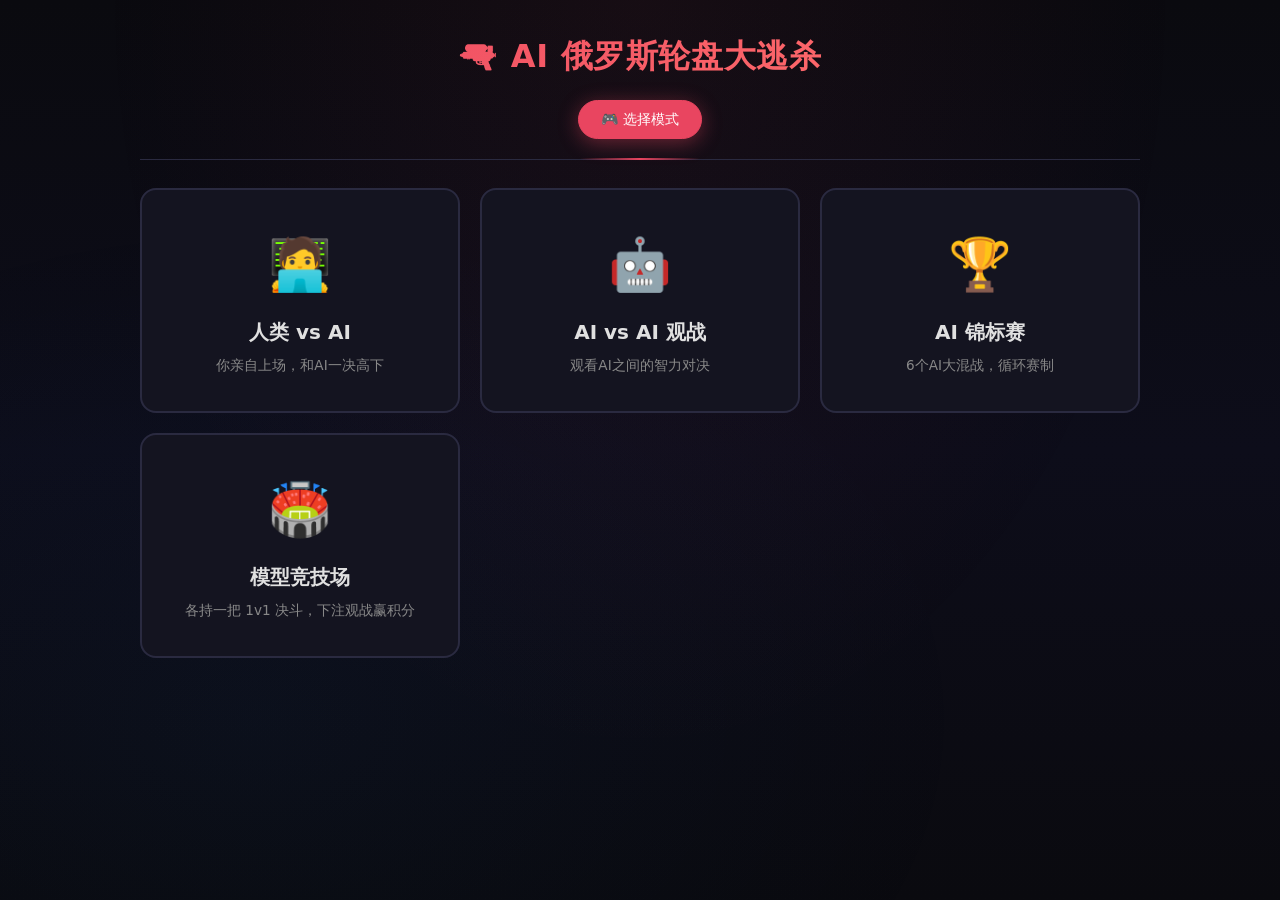
==== static/index.html @ 3d07b790 "Initial commit: AI roulette arena with duel mode - Engine: classic / buckshot / duel (each player ho" ====
<!DOCTYPE html>
<html lang="zh-CN">
<head>
    <meta charset="UTF-8">
    <meta name="viewport" content="width=device-width, initial-scale=1.0">
    <title>AI 俄罗斯轮盘大逃杀</title>
    <link rel="stylesheet" href="/static/css/style.css">
</head>
<body>
    <div id="app">
        <!-- 顶部导航 -->
        <header class="header">
            <h1>🔫 AI 俄罗斯轮盘大逃杀</h1>
            <nav class="tabs">
                <button class="tab active" data-tab="mode-select">🎮 选择模式</button>
                <button class="tab" data-tab="game-view" style="display:none" id="tab-game">⚔️ 对战</button>
                <button class="tab" data-tab="tournament-view" style="display:none" id="tab-tournament">🏆 锦标赛</button>
            </nav>
        </header>

        <!-- 模式选择 -->
        <div id="mode-select" class="view active">
            <div class="mode-cards">
                <div class="mode-card" onclick="selectMode('human-vs-ai')">
                    <div class="mode-icon">🧑‍💻</div>
                    <h3>人类 vs AI</h3>
                    <p>你亲自上场，和AI一决高下</p>
                </div>
                <div class="mode-card" onclick="selectMode('ai-vs-ai')">
                    <div class="mode-icon">🤖</div>
                    <h3>AI vs AI 观战</h3>
                    <p>观看AI之间的智力对决</p>
                </div>
                <div class="mode-card" onclick="selectMode('tournament')">
                    <div class="mode-icon">🏆</div>
                    <h3>AI 锦标赛</h3>
                    <p>6个AI大混战，循环赛制</p>
                </div>
                <div class="mode-card" onclick="selectMode('arena')">
                    <div class="mode-icon">🏟️</div>
                    <h3>模型竞技场</h3>
                    <p>各持一把 1v1 决斗，下注观战赢积分</p>
                </div>
            </div>

            <!-- 人类 vs AI 配置 -->
            <div id="human-vs-ai-config" class="config-panel hidden">
                <h2>🧑‍💻 人类 vs AI</h2>
                <div class="config-row">
                    <div class="config-col">
                        <label>你的对手</label>
                        <select id="hva-opponent"></select>
                    </div>
                    <div class="config-col">
                        <label>游戏模式</label>
                        <select id="hva-mode" onchange="onModeChange('hva')">
                            <option value="classic" selected>经典轮盘</option>
                            <option value="buckshot">恶魔轮盘</option>
                        </select>
                    </div>
                    <div class="config-col classic-only">
                        <label>弹巢数</label>
                        <select id="hva-slots">
                            <option value="6" selected>6</option>
                            <option value="8">8</option>
                        </select>
                    </div>
                    <div class="config-col classic-only">
                        <label>实弹数</label>
                        <select id="hva-bullets">
                            <option value="1" selected>1</option>
                            <option value="2">2</option>
                        </select>
                    </div>
                    <div class="config-col buckshot-only hidden">
                        <label>生命电荷</label>
                        <select id="hva-charges">
                            <option value="2">2</option>
                            <option value="3" selected>3</option>
                            <option value="4">4</option>
                        </select>
                    </div>
                    <div class="config-col buckshot-only hidden">
                        <label>道具</label>
                        <select id="hva-items">
                            <option value="standard" selected>标准 5 件</option>
                            <option value="full">全量 9 件（DoN）</option>
                            <option value="none">关闭</option>
                        </select>
                    </div>
                </div>
                <button class="btn btn-primary" onclick="startHumanVsAI()">⚔️ 开始对战</button>
                <button class="btn btn-secondary" onclick="backToModes()">← 返回</button>
            </div>

            <!-- AI vs AI 配置 -->
            <div id="ai-vs-ai-config" class="config-panel hidden">
                <h2>🤖 AI vs AI 观战</h2>
                <div class="config-row">
                    <div class="config-col">
                        <label>选手A</label>
                        <select id="ava-p1"></select>
                    </div>
                    <div class="config-col">
                        <label>选手B</label>
                        <select id="ava-p2"></select>
                    </div>
                    <div class="config-col">
                        <label>游戏模式</label>
                        <select id="ava-mode" onchange="onModeChange('ava')">
                            <option value="classic" selected>经典轮盘</option>
                            <option value="buckshot">恶魔轮盘</option>
                        </select>
                    </div>
                    <div class="config-col classic-only">
                        <label>弹巢数</label>
                        <select id="ava-slots">
                            <option value="6" selected>6</option>
                            <option value="8">8</option>
                        </select>
                    </div>
                    <div class="config-col classic-only">
                        <label>实弹数</label>
                        <select id="ava-bullets">
                            <option value="1" selected>1</option>
                            <option value="2">2</option>
                        </select>
                    </div>
                    <div class="config-col buckshot-only hidden">
                        <label>生命电荷</label>
                        <select id="ava-charges">
                            <option value="2">2</option>
                            <option value="3" selected>3</option>
                            <option value="4">4</option>
                        </select>
                    </div>
                    <div class="config-col buckshot-only hidden">
                        <label>道具</label>
                        <select id="ava-items">
                            <option value="standard" selected>标准 5 件</option>
                            <option value="full">全量 9 件（DoN）</option>
                            <option value="none">关闭</option>
                        </select>
                    </div>
                </div>
                <button class="btn btn-primary" onclick="startAIvsAI()">👀 开始观战</button>
                <button class="btn btn-secondary" onclick="backToModes()">← 返回</button>
            </div>

            <!-- 模型竞技场配置 -->
            <div id="arena-config" class="config-panel hidden">
                <h2>🏟️ 模型竞技场 <span class="badge badge-preview">预览模式</span></h2>
                <p class="arena-intro">
                    两名 AI 模型各持一把随机装填的轮盘，依次开枪决出胜负。
                    比赛开始前可对任意一方下注观战，实时预测胜负赢取积分。
                </p>

                <!-- 选边 -->
                <div class="arena-pick">
                    <div class="arena-side">
                        <div class="arena-side-title red">🔴 红方</div>
                        <div class="fighter-grid" id="arena-red-grid"></div>
                    </div>
                    <div class="arena-vs">VS</div>
                    <div class="arena-side">
                        <div class="arena-side-title blue">🔵 蓝方</div>
                        <div class="fighter-grid" id="arena-blue-grid"></div>
                    </div>
                </div>
                <div class="arena-pick-actions">
                    <button class="btn btn-secondary" onclick="arenaRandomPair()">🎲 随机配对</button>
                </div>

                <!-- 积分与下注（预览占位） -->
                <div class="arena-bet-panel">
                    <div class="arena-points">💰 我的积分：<b>1,000</b><span class="points-hint">（预览模式 · 暂不计入）</span></div>
                    <div class="arena-bet-form disabled" onclick="arenaBetClick()">
                        <span class="bet-side"><input type="radio" disabled>🔴 红方</span>
                        <span class="bet-side"><input type="radio" disabled>🔵 蓝方</span>
                        <input type="number" class="bet-amount" value="100" min="10" step="10" disabled>
                        <button class="btn btn-gold" disabled>🔒 下注</button>
                    </div>
                    <div class="arena-bet-note">正式投注功能即将开放，当前仅展示对战过程</div>
                </div>

                <div class="config-row">
                    <div class="config-col">
                        <label>游戏模式</label>
                        <select id="ar-mode" onchange="onModeChange('ar')">
                            <option value="duel" selected>决斗轮盘（各持一把）</option>
                            <option value="classic">经典轮盘（共用一把）</option>
                            <option value="buckshot">恶魔轮盘</option>
                        </select>
                    </div>
                    <div class="config-col classic-only">
                        <label>弹巢数</label>
                        <select id="ar-slots">
                            <option value="6" selected>6</option>
                            <option value="8">8</option>
                        </select>
                    </div>
                    <div class="config-col classic-only">
                        <label>实弹数</label>
                        <select id="ar-bullets">
                            <option value="1" selected>1</option>
                            <option value="2">2</option>
                        </select>
                    </div>
                    <div class="config-col buckshot-only hidden">
                        <label>生命电荷</label>
                        <select id="ar-charges">
                            <option value="2">2</option>
                            <option value="3" selected>3</option>
                            <option value="4">4</option>
                        </select>
                    </div>
                    <div class="config-col buckshot-only hidden">
                        <label>道具</label>
                        <select id="ar-items">
                            <option value="standard" selected>标准 5 件</option>
                            <option value="full">全量 9 件（DoN）</option>
                            <option value="none">关闭</option>
                        </select>
                    </div>
                </div>
                <button class="btn btn-primary" onclick="startArena()">🚀 开战观战</button>
                <button class="btn btn-secondary" onclick="backToModes()">← 返回</button>
            </div>

            <!-- 锦标赛配置 -->
            <div id="tournament-config" class="config-panel hidden">
                <h2>🏆 AI 锦标赛</h2>
                <div class="config-row">
                    <div class="config-col">
                        <label>选手数量</label>
                        <select id="trn-players">
                            <option value="6" selected>6 人</option>
                        </select>
                    </div>
                    <div class="config-col">
                        <label>游戏模式</label>
                        <select id="trn-mode" onchange="onModeChange('trn')">
                            <option value="classic" selected>经典轮盘</option>
                            <option value="buckshot">恶魔轮盘</option>
                        </select>
                    </div>
                    <div class="config-col classic-only">
                        <label>弹巢数</label>
                        <select id="trn-slots">
                            <option value="6" selected>6</option>
                            <option value="8">8</option>
                        </select>
                    </div>
                    <div class="config-col classic-only">
                        <label>实弹数</label>
                        <select id="trn-bullets">
                            <option value="1" selected>1</option>
                            <option value="2">2</option>
                        </select>
                    </div>
                    <div class="config-col buckshot-only hidden">
                        <label>生命电荷</label>
                        <select id="trn-charges">
                            <option value="2">2</option>
                            <option value="3" selected>3</option>
                            <option value="4">4</option>
                        </select>
                    </div>
                    <div class="config-col buckshot-only hidden">
                        <label>道具</label>
                        <select id="trn-items">
                            <option value="standard" selected>标准 5 件</option>
                            <option value="full">全量 9 件（DoN）</option>
                            <option value="none">关闭</option>
                        </select>
                    </div>
                </div>
                <button class="btn btn-primary" onclick="startTournament()">🏆 开始锦标赛</button>
                <button class="btn btn-secondary" onclick="backToModes()">← 返回</button>
            </div>
        </div>

        <!-- 对战视图 -->
        <div id="game-view" class="view">
            <div class="game-arena">
                <div class="player-card" id="player1-card">
                    <div class="player-avatar">🤖</div>
                    <div class="player-info">
                        <h2 id="p1-name">--</h2>
                        <span class="badge" id="p1-character">--</span>
                        <div class="stat-row charge-row hidden" id="p1-charge-row">
                            <span>电荷</span>
                            <span class="charge-pips" id="p1-charges"></span>
                        </div>
                        <div class="stat-row item-row hidden" id="p1-item-row">
                            <span>道具</span>
                            <span class="item-slots" id="p1-items"></span>
                        </div>
                        <div class="status-row hidden" id="p1-status-row">
                            <span class="status-badge badge-sawed hidden" id="p1-sawed">🪚 下次实弹×2</span>
                            <span class="status-badge badge-cuffed hidden" id="p1-cuffed">🔗 下回合被铐</span>
                        </div>
                        <div class="stat-row">
                            <span>心态</span>
                            <span class="stat-value" id="p1-mindset">0.00</span>
                        </div>
                        <div class="stat-row">
                            <span>连</span><span id="p1-streak">--</span>
                        </div>
                    </div>
                    <div class="player-indicator hidden" id="p1-indicator">⚡ 当前回合</div>
                </div>

                <div class="vs-divider">
                    <div class="gun-display" id="gun-display">
                        <div class="gun-icon">🔫</div>
                        <div class="gun-info">
                            <span id="gun-remaining">6/6 剩余</span>
                            <span id="gun-live">实弹: 1</span>
                            <span id="gun-blank" class="hidden">空弹: 0</span>
                        </div>
                        <div class="chamber-visual" id="chamber-visual"></div>
                    </div>
                    <div class="gun-display-duel hidden" id="gun-display-duel">
                        <div class="duel-gun" id="duel-gun-1">
                            <div class="duel-gun-header"><span>🔫</span><span class="duel-gun-name" id="duel-gun-1-name">--</span></div>
                            <div class="gun-info">
                                <span id="duel-gun-1-remaining">6/6 剩余</span>
                                <span id="duel-gun-1-live">实弹: 1</span>
                            </div>
                            <div class="chamber-visual" id="duel-gun-1-visual"></div>
                        </div>
                        <div class="duel-gun" id="duel-gun-2">
                            <div class="duel-gun-header"><span>🔫</span><span class="duel-gun-name" id="duel-gun-2-name">--</span></div>
                            <div class="gun-info">
                                <span id="duel-gun-2-remaining">6/6 剩余</span>
                                <span id="duel-gun-2-live">实弹: 1</span>
                            </div>
                            <div class="chamber-visual" id="duel-gun-2-visual"></div>
                        </div>
                    </div>
                    <span class="vs-text">VS</span>
                    <div class="turn-indicator" id="turn-indicator"></div>
                </div>

                <div class="player-card" id="player2-card">
                    <div class="player-avatar">🤖</div>
                    <div class="player-info">
                        <h2 id="p2-name">--</h2>
                        <span class="badge" id="p2-character">--</span>
                        <div class="stat-row charge-row hidden" id="p2-charge-row">
                            <span>电荷</span>
                            <span class="charge-pips" id="p2-charges"></span>
                        </div>
                        <div class="stat-row item-row hidden" id="p2-item-row">
                            <span>道具</span>
                            <span class="item-slots" id="p2-items"></span>
                        </div>
                        <div class="status-row hidden" id="p2-status-row">
                            <span class="status-badge badge-sawed hidden" id="p2-sawed">🪚 下次实弹×2</span>
                            <span class="status-badge badge-cuffed hidden" id="p2-cuffed">🔗 下回合被铐</span>
                        </div>
                        <div class="stat-row">
                            <span>心态</span>
                            <span class="stat-value" id="p2-mindset">0.00</span>
                        </div>
                        <div class="stat-row">
                            <span>连</span><span id="p2-streak">--</span>
                        </div>
                    </div>
                    <div class="player-indicator hidden" id="p2-indicator">⚡ 当前回合</div>
                </div>
            </div>

            <!-- 事件日志 -->
            <div class="event-log" id="event-log">
                <div class="event-log-header">📜 对战日志</div>
                <div class="event-log-content" id="event-log-content"></div>
            </div>

            <!-- 操作按钮 -->
            <div class="action-bar" id="action-bar">
                <div id="human-actions" class="hidden">
                    <div class="item-action-row hidden" id="human-item-actions"></div>
                    <div class="shoot-action-row">
                        <button class="btn btn-danger" onclick="humanAction('self')">💥 射击自己</button>
                        <button class="btn btn-attack" onclick="humanAction('opponent')">🎯 射击对方</button>
                    </div>
                </div>
                <div id="ai-actions">
                    <button class="btn btn-primary" onclick="autoStep()" id="btn-step">▶ 下一步</button>
                    <button class="btn btn-accent" onclick="autoPlay()" id="btn-auto">⏩ 自动播放</button>
                </div>
            </div>

            <!-- 游戏结束弹窗 -->
            <div id="game-over-modal" class="modal hidden">
                <div class="modal-content">
                    <h2 id="game-over-title">🏆 游戏结束</h2>
                    <p id="game-over-message"></p>
                    <button class="btn btn-primary" onclick="backToModes()">🔄 再来一局</button>
                </div>
            </div>
        </div>

        <!-- 锦标赛视图 -->
        <div id="tournament-view" class="view">
            <div class="tournament-layout">
                <!-- 赛程表 -->
                <div class="tournament-schedule" id="tournament-schedule">
                    <h2>📋 赛程</h2>
                    <div id="schedule-list"></div>
                </div>
                <!-- 积分榜 -->
                <div class="tournament-main">
                    <h2>📊 积分榜</h2>
                    <div id="scoreboard"></div>
                    <div class="tournament-current" id="tournament-current"></div>
                    <div class="action-bar">
                        <button class="btn btn-primary" onclick="tournamentStep()" id="btn-trn-step">▶ 下一场</button>
                        <button class="btn btn-accent" onclick="tournamentRunAll()" id="btn-trn-all">⏩ 全部运行</button>
                    </div>
                </div>
            </div>
            <div id="tournament-over-modal" class="modal hidden">
                <div class="modal-content">
                    <h2>🏆 锦标赛结束</h2>
                    <div id="tournament-final-ranking"></div>
                    <button class="btn btn-primary" onclick="backToModes()">🔄 新锦标赛</button>
                </div>
            </div>
        </div>
    </div>

    <script src="/static/js/app.js"></script>
</body>
</html>
---- static/css/style.css ----
*, *::before, *::after {
    margin: 0;
    padding: 0;
    box-sizing: border-box;
}

:root {
    --bg: #0a0a0f;
    --bg-gradient: linear-gradient(180deg, #0a0a0f 0%, #0d0d1a 50%, #0a0a0f 100%);
    --surface: #141420;
    --surface2: #1e1e30;
    --surface3: #282840;
    --border: #2a2a40;
    --border-active: #3a3a55;
    --text: #e0e0e0;
    --text-dim: #888;
    --text-muted: #555;
    --accent: #e94560;
    --accent-glow: rgba(233, 69, 96, 0.4);
    --accent2: #0f3460;
    --gold: #f5c518;
    --gold-glow: rgba(245, 197, 24, 0.3);
    --green: #4caf50;
    --red: #f44336;
    --blue: #2196f3;
    --blue-glow: rgba(33, 150, 243, 0.3);
    --orange: #ff6b35;
    --radius: 16px;
    --radius-sm: 10px;
    --radius-xs: 8px;
    --transition: 0.25s cubic-bezier(0.4, 0, 0.2, 1);
}

body {
    font-family: 'Segoe UI', 'PingFang SC', 'Microsoft YaHei', system-ui, sans-serif;
    background: var(--bg-gradient);
    color: var(--text);
    min-height: 100vh;
    overflow-x: hidden;
    line-height: 1.5;
}

body::before {
    content: '';
    position: fixed;
    top: 0; left: 0; right: 0; bottom: 0;
    background: radial-gradient(ellipse at 50% 0%, rgba(233, 69, 96, 0.06) 0%, transparent 60%),
                radial-gradient(ellipse at 20% 80%, rgba(33, 150, 243, 0.04) 0%, transparent 50%);
    pointer-events: none;
    z-index: 0;
}

#app {
    max-width: 1040px;
    margin: 0 auto;
    padding: 0 20px 60px;
    position: relative;
    z-index: 1;
}

/* ==================== Header ==================== */
.header {
    text-align: center;
    padding: 32px 0 20px;
    border-bottom: 1px solid var(--border);
    margin-bottom: 28px;
    position: relative;
}
.header::after {
    content: '';
    position: absolute;
    bottom: -1px;
    left: 50%;
    transform: translateX(-50%);
    width: 120px;
    height: 2px;
    background: linear-gradient(90deg, transparent, var(--accent), transparent);
}
.header h1 {
    font-size: 2rem;
    font-weight: 800;
    letter-spacing: 0.02em;
    background: linear-gradient(135deg, var(--accent) 0%, #ff6b6b 40%, var(--gold) 70%, var(--accent) 100%);
    background-size: 200% 200%;
    -webkit-background-clip: text;
    -webkit-text-fill-color: transparent;
    background-clip: text;
    margin-bottom: 20px;
    animation: gradientShift 4s ease infinite;
}
@keyframes gradientShift {
    0%, 100% { background-position: 0% 50%; }
    50% { background-position: 100% 50%; }
}
.tabs {
    display: flex;
    justify-content: center;
    gap: 10px;
    flex-wrap: wrap;
}
.tab {
    padding: 9px 22px;
    border: 1px solid var(--border);
    background: var(--surface);
    color: var(--text-dim);
    border-radius: 24px;
    cursor: pointer;
    font-size: 0.88rem;
    font-weight: 500;
    transition: all var(--transition);
    position: relative;
    overflow: hidden;
}
.tab::before {
    content: '';
    position: absolute;
    inset: 0;
    background: var(--accent);
    opacity: 0;
    transition: opacity var(--transition);
    border-radius: inherit;
}
.tab:hover { border-color: var(--accent); color: var(--text); }
.tab:hover::before { opacity: 0.08; }
.tab.active { background: var(--accent); border-color: var(--accent); color: #fff; box-shadow: 0 4px 20px var(--accent-glow); }
.tab.active::before { opacity: 0; }

/* ==================== View Switching ==================== */
.view { display: none; animation: viewEnter 0.35s ease; }
.view.active { display: block; }
.hidden { display: none !important; }

@keyframes viewEnter {
    from { opacity: 0; transform: translateY(12px); }
    to { opacity: 1; transform: translateY(0); }
}

/* ==================== Mode Cards ==================== */
.mode-cards {
    display: grid;
    grid-template-columns: repeat(auto-fit, minmax(250px, 1fr));
    gap: 20px;
    margin-bottom: 28px;
}
.mode-card {
    background: var(--surface);
    border: 2px solid var(--border);
    border-radius: var(--radius);
    padding: 36px 28px;
    text-align: center;
    cursor: pointer;
    transition: all var(--transition);
    position: relative;
    overflow: hidden;
}
.mode-card::after {
    content: '';
    position: absolute;
    inset: 0;
    background: radial-gradient(circle at 50% 0%, var(--accent-glow), transparent 70%);
    opacity: 0;
    transition: opacity var(--transition);
}
.mode-card:hover {
    border-color: var(--accent);
    transform: translateY(-6px);
    box-shadow: 0 12px 40px rgba(233, 69, 96, 0.18);
}
.mode-card:hover::after { opacity: 1; }
.mode-card:active { transform: scale(0.97); transition: transform 0.1s ease; }
.mode-icon { font-size: 3.2rem; margin-bottom: 14px; transition: transform var(--transition); }
.mode-card:hover .mode-icon { transform: scale(1.1); }
.mode-card h3 { font-size: 1.25rem; margin-bottom: 8px; font-weight: 700; }
.mode-card p { font-size: 0.85rem; color: var(--text-dim); line-height: 1.5; }

/* ==================== Config Panels ==================== */
.config-panel {
    background: var(--surface);
    border: 1px solid var(--border);
    border-radius: var(--radius);
    padding: 36px 32px;
    text-align: center;
    max-width: 620px;
    margin: 0 auto;
    animation: slideUp 0.35s ease;
}
@keyframes slideUp {
    from { opacity: 0; transform: translateY(20px); }
    to { opacity: 1; transform: translateY(0); }
}
.config-panel h2 { margin-bottom: 24px; font-size: 1.35rem; font-weight: 700; }
.config-row {
    display: flex;
    gap: 16px;
    justify-content: center;
    flex-wrap: wrap;
    margin-bottom: 28px;
}
.config-col { min-width: 140px; text-align: left; flex: 1; max-width: 200px; }
.config-col label {
    display: block;
    font-size: 0.78rem;
    color: var(--text-dim);
    margin-bottom: 6px;
    font-weight: 600;
    text-transform: uppercase;
    letter-spacing: 0.05em;
}
.config-col select {
    width: 100%;
    padding: 11px 14px;
    background: var(--surface2);
    color: var(--text);
    border: 1px solid var(--border);
    border-radius: var(--radius-xs);
    font-size: 0.95rem;
    cursor: pointer;
    transition: all var(--transition);
    appearance: none;
    background-image: url("data:image/svg+xml,%3Csvg xmlns='http://www.w3.org/2000/svg' width='12' height='12' viewBox='0 0 12 12'%3E%3Cpath d='M6 8L2 4h8z' fill='%23888'/%3E%3C/svg%3E");
    background-repeat: no-repeat;
    background-position: right 12px center;
    padding-right: 32px;
}
.config-col select:hover { border-color: var(--border-active); }
.config-col select:focus { outline: none; border-color: var(--accent); box-shadow: 0 0 0 3px rgba(233,69,96,0.12); }

/* ==================== Buttons ==================== */
.btn {
    padding: 12px 28px;
    border: none;
    border-radius: var(--radius-sm);
    font-size: 0.95rem;
    font-weight: 600;
    cursor: pointer;
    transition: all var(--transition);
    margin: 4px;
    position: relative;
    overflow: hidden;
}
.btn::after {
    content: '';
    position: absolute;
    inset: 0;
    background: rgba(255,255,255,0.1);
    opacity: 0;
    transition: opacity 0.15s;
}
.btn:hover { transform: translateY(-2px); }
.btn:hover::after { opacity: 1; }
.btn:active { transform: scale(0.97) translateY(0); }
.btn:disabled { opacity: 0.45; cursor: not-allowed; transform: none !important; }
.btn:disabled::after { display: none; }

/* 按钮涟漪 */
.ripple-effect {
    position: absolute;
    border-radius: 50%;
    background: rgba(255, 255, 255, 0.35);
    transform: scale(0);
    animation: ripple 0.6s ease-out forwards;
    pointer-events: none;
}
@keyframes ripple {
    to { transform: scale(4); opacity: 0; }
}

.btn-primary { background: var(--blue); color: #fff; box-shadow: 0 4px 16px var(--blue-glow); }
.btn-accent { background: var(--accent); color: #fff; box-shadow: 0 4px 16px var(--accent-glow); }
.btn-secondary { background: var(--surface2); color: var(--text); border: 1px solid var(--border); }
.btn-danger { background: var(--red); color: #fff; box-shadow: 0 4px 16px rgba(244,67,54,0.25); }
.btn-attack { background: var(--orange); color: #fff; box-shadow: 0 4px 16px rgba(255,107,53,0.25); }
.btn-gold { background: linear-gradient(135deg, #e6a800, var(--gold)); color: #1a1a1a; font-weight: 700; }

/* ==================== Game Arena ==================== */
.game-arena {
    display: flex;
    align-items: center;
    justify-content: center;
    gap: 24px;
    padding: 24px 0;
    flex-wrap: wrap;
}

.player-card {
    background: var(--surface);
    border: 2px solid var(--border);
    border-radius: var(--radius);
    padding: 28px 24px;
    width: 240px;
    text-align: center;
    transition: all 0.35s ease;
    position: relative;
}
.player-card.active-turn {
    border-color: var(--accent);
    box-shadow: 0 0 32px var(--accent-glow), inset 0 0 32px rgba(233,69,96,0.04);
    animation: cardPulse 1.8s ease-in-out infinite;
}
@keyframes cardPulse {
    0%, 100% { box-shadow: 0 0 16px var(--accent-glow), inset 0 0 16px rgba(233,69,96,0.02); }
    35% { box-shadow: 0 0 36px var(--accent-glow), inset 0 0 32px rgba(233,69,96,0.06); }
    70% { box-shadow: 0 0 20px var(--accent-glow), inset 0 0 20px rgba(233,69,96,0.04); }
}
.player-card.dead {
    opacity: 0.4;
    border-color: #222;
    filter: grayscale(0.6);
}
.player-card.winner-card {
    border-color: var(--gold);
    box-shadow: 0 0 32px var(--gold-glow);
    animation: winnerGlow 1.5s ease-in-out infinite;
}
@keyframes winnerGlow {
    0%, 100% { box-shadow: 0 0 24px var(--gold-glow); }
    50% { box-shadow: 0 0 48px var(--gold-glow), 0 0 80px rgba(245,197,24,0.15); }
}
.player-avatar {
    font-size: 3.2rem;
    margin-bottom: 12px;
    transition: transform 0.3s;
}
.player-card:not(.dead):hover .player-avatar { transform: scale(1.08); }
.player-info h2 {
    font-size: 1.2rem;
    margin-bottom: 6px;
    font-weight: 700;
}
.badge {
    display: inline-block;
    padding: 4px 14px;
    background: var(--surface2);
    border: 1px solid var(--border);
    border-radius: 14px;
    font-size: 0.78rem;
    color: var(--text-dim);
    margin-bottom: 12px;
    font-weight: 500;
}
.stat-row {
    font-size: 0.78rem;
    color: var(--text-dim);
    margin: 5px 0;
    display: flex;
    align-items: center;
    justify-content: center;
    gap: 4px;
}
.stat-value { color: var(--text); font-weight: 600; margin-left: 2px; }
.mindset-positive { color: var(--green); }
.mindset-negative { color: var(--red); }

/* 电荷条（恶魔轮盘模式） */
.charge-row { margin-top: 2px; }
.charge-row > span:first-child { color: var(--gold); font-weight: 600; }
.charge-pips {
    display: inline-flex;
    gap: 5px;
    margin-left: 6px;
}
.pip {
    width: 14px;
    height: 18px;
    border-radius: 4px;
    border: 1px solid var(--border);
    position: relative;
    transition: all 0.3s ease;
}
.pip-on {
    background: linear-gradient(180deg, #ffe9a0 0%, var(--gold) 55%, #c79a10 100%);
    border-color: var(--gold);
    box-shadow: 0 0 8px var(--gold-glow), inset 0 -3px 4px rgba(0,0,0,0.35);
}
.pip-off {
    background: #16161f;
    border-color: #26262f;
    animation: pipLose 0.5s ease-out;
}
@keyframes pipLose {
    0% { background: #fff; border-color: #fff; box-shadow: 0 0 14px #fff; transform: scale(1.25); }
    35% { background: var(--red); border-color: var(--red); box-shadow: 0 0 10px var(--red); }
    100% { background: #16161f; border-color: #26262f; transform: scale(1); }
}

.player-indicator {
    position: absolute;
    top: -14px;
    left: 50%;
    transform: translateX(-50%);
    background: var(--accent);
    color: #fff;
    padding: 5px 16px;
    border-radius: 14px;
    font-size: 0.75rem;
    font-weight: 700;
    letter-spacing: 0.03em;
    animation: indicatorPulse 1.2s ease-in-out infinite;
    white-space: nowrap;
}
@keyframes indicatorPulse {
    0%, 100% { opacity: 1; transform: translateX(-50%) translateY(0); }
    50% { opacity: 0.75; transform: translateX(-50%) translateY(-3px); }
}

/* ==================== VS Divider ==================== */
.vs-divider {
    display: flex;
    flex-direction: column;
    align-items: center;
    gap: 14px;
    min-width: 180px;
}
.vs-text {
    font-size: 2.2rem;
    font-weight: 900;
    background: linear-gradient(180deg, var(--accent), #ff6b6b);
    -webkit-background-clip: text;
    -webkit-text-fill-color: transparent;
    background-clip: text;
    filter: drop-shadow(0 0 10px var(--accent-glow));
    animation: vsPulse 2s ease-in-out infinite;
}
@keyframes vsPulse {
    0%, 100% { filter: drop-shadow(0 0 8px var(--accent-glow)); }
    50% { filter: drop-shadow(0 0 20px var(--accent-glow)); }
}

/* Gun Display */
.gun-display {
    background: var(--surface2);
    border: 1px solid var(--border);
    border-radius: var(--radius);
    padding: 18px 20px;
    text-align: center;
    min-width: 170px;
    transition: all var(--transition);
}

/* 决斗轮盘：双方各持一把 */
.gun-display-duel {
    display: flex;
    flex-direction: column;
    gap: 8px;
    width: 100%;
}
.duel-gun {
    display: flex;
    flex-direction: column;
    align-items: center;
    gap: 4px;
    padding: 8px 10px;
    background: var(--surface2);
    border: 1px solid var(--border);
    border-radius: var(--radius-sm);
    transition: all var(--transition);
}
.duel-gun.active-gun {
    border-color: var(--gold);
    box-shadow: 0 0 12px var(--gold-glow);
}
.duel-gun.dead-gun {
    opacity: 0.45;
    filter: grayscale(0.8);
}
.duel-gun-header {
    display: flex;
    align-items: center;
    gap: 6px;
    font-weight: 700;
    font-size: 0.85rem;
}
.duel-gun .gun-info { margin-bottom: 4px; }
.gun-icon { font-size: 2.6rem; margin-bottom: 10px; transition: transform 0.3s; }
.gun-display:hover .gun-icon { transform: rotate(-10deg); }

/* 枪支后坐动画 */
.gun-recoil { animation: gunRecoil 0.25s cubic-bezier(0.36, 0, 0.66, -0.56); }
@keyframes gunRecoil {
    0% { transform: translateY(0) rotate(0deg); }
    30% { transform: translateY(-12px) rotate(-15deg); }
    60% { transform: translateY(6px) rotate(5deg); }
    100% { transform: translateY(0) rotate(0deg); }
}

/* 弹巢射击闪烁 */
.chamber-slot.fire-live {
    animation: chamberFireLive 0.5s ease-out forwards;
}
@keyframes chamberFireLive {
    0% { background: #fff; border-color: #fff; box-shadow: 0 0 20px #fff; transform: scale(1.4); }
    40% { background: var(--red); border-color: var(--red); box-shadow: 0 0 14px var(--red); }
    100% { background: #1a1a25; border-color: #1a1a25; box-shadow: none; transform: scale(1); }
}
.chamber-slot.fire-empty {
    animation: chamberFireEmpty 0.4s ease-out forwards;
}
@keyframes chamberFireEmpty {
    0% { background: rgba(255,255,255,0.3); border-color: #888; transform: scale(1.3); }
    100% { background: #1a1a25; border-color: #1a1a25; transform: scale(1); }
}
.gun-info {
    font-size: 0.8rem;
    color: var(--text-dim);
    display: flex;
    flex-direction: column;
    gap: 2px;
    margin-bottom: 10px;
}
.gun-info .live-count { color: var(--red); font-weight: 700; font-size: 0.85rem; }
.chamber-visual {
    display: flex;
    gap: 5px;
    justify-content: center;
    flex-wrap: wrap;
}

.chamber-slot {
    width: 16px;
    height: 16px;
    border-radius: 50%;
    border: 2px solid var(--border);
    background: transparent;
    transition: all 0.3s ease;
    position: relative;
}
.chamber-slot.fired {
    background: #1a1a25;
    border-color: #1a1a25;
}
.chamber-slot.current {
    border-color: var(--accent);
    box-shadow: 0 0 10px var(--accent);
    animation: chamberCurrent 0.8s ease-in-out infinite;
}
@keyframes chamberCurrent {
    0%, 100% { box-shadow: 0 0 6px var(--accent); }
    50% { box-shadow: 0 0 16px var(--accent); }
}
.chamber-slot.live-known {
    background: var(--red) !important;
    border-color: var(--red) !important;
    box-shadow: 0 0 8px rgba(244,67,54,0.5);
}
.chamber-slot.empty-known {
    background: #2a2a35 !important;
    border-color: #3a3a45 !important;
}

/* Turn Indicator */
.turn-indicator {
    font-size: 0.88rem;
    color: var(--accent);
    font-weight: 700;
    animation: indicatorPulse 1.5s ease-in-out infinite;
    text-align: center;
}

/* ==================== Event Log ==================== */
.event-log {
    background: var(--surface);
    border: 1px solid var(--border);
    border-radius: var(--radius);
    margin: 20px auto;
    overflow: hidden;
    max-width: 720px;
}
.event-log-header {
    padding: 12px 18px;
    background: var(--surface2);
    font-weight: 700;
    font-size: 0.88rem;
    border-bottom: 1px solid var(--border);
    display: flex;
    align-items: center;
    gap: 8px;
}
.event-log-content {
    padding: 10px 18px;
    max-height: 260px;
    overflow-y: auto;
    font-size: 0.88rem;
}
.event-entry {
    padding: 8px 0;
    border-bottom: 1px solid rgba(42, 42, 64, 0.4);
    animation: eventSlideIn 0.35s ease;
    line-height: 1.5;
    opacity: 0;
    animation-fill-mode: forwards;
}
@keyframes eventSlideIn {
    from { opacity: 0; transform: translateX(-12px); }
    to { opacity: 1; transform: translateX(0); }
}
.event-entry:nth-child(1) { animation-delay: 0s; }
.event-entry:nth-child(2) { animation-delay: 0.04s; }
.event-entry:nth-child(3) { animation-delay: 0.08s; }
.event-entry:nth-child(4) { animation-delay: 0.12s; }
.event-entry:nth-child(5) { animation-delay: 0.16s; }
.event-entry:nth-child(6) { animation-delay: 0.20s; }
.event-entry:nth-child(7) { animation-delay: 0.24s; }
.event-entry:nth-child(8) { animation-delay: 0.28s; }
.event-entry:nth-child(9) { animation-delay: 0.32s; }
.event-entry:nth-child(10) { animation-delay: 0.36s; }
.event-entry:last-child { border-bottom: none; }
.event-entry.fire { color: var(--red); font-weight: 600; }
.event-entry.decision { color: var(--blue); }
.event-entry.result { color: var(--gold); font-weight: 500; }
.event-entry.game_over {
    color: var(--accent);
    font-size: 1.1rem;
    text-align: center;
    padding: 14px 0;
    font-weight: 700;
    border-bottom: none;
}

/* Breakdown */
.breakdown-toggle {
    display: inline-block;
    margin-left: 8px;
    font-size: 0.7rem;
    color: var(--text-dim);
    cursor: pointer;
    padding: 2px 8px;
    border: 1px solid var(--border);
    border-radius: 10px;
    transition: all var(--transition);
    user-select: none;
}
.breakdown-toggle:hover { border-color: var(--blue); color: var(--blue); }
.breakdown-detail {
    font-size: 0.75rem;
    color: var(--text-dim);
    margin: 8px 0 0 12px;
    padding: 10px 14px;
    background: var(--surface2);
    border-radius: var(--radius-xs);
    border-left: 2px solid var(--blue);
    display: grid;
    grid-template-columns: auto 1fr;
    gap: 3px 10px;
    animation: breakdownIn 0.25s ease;
}
@keyframes breakdownIn {
    from { opacity: 0; max-height: 0; }
    to { opacity: 1; max-height: 300px; }
}
.breakdown-detail .bd-label { color: var(--text-muted); text-align: right; white-space: nowrap; }
.breakdown-detail .bd-value { color: var(--text); font-weight: 500; font-variant-numeric: tabular-nums; }
.breakdown-detail .bd-highlight { color: var(--accent); font-weight: 700; }

/* ==================== Action Bar ==================== */
.action-bar {
    display: flex;
    justify-content: center;
    gap: 12px;
    padding: 20px 0;
    flex-wrap: wrap;
}

/* ==================== Modal ==================== */
.modal {
    position: fixed;
    top: 0; left: 0; right: 0; bottom: 0;
    background: rgba(0,0,0,0.75);
    display: flex;
    align-items: center;
    justify-content: center;
    z-index: 1000;
    backdrop-filter: blur(6px);
    animation: modalFadeIn 0.3s ease;
}
@keyframes modalFadeIn {
    from { opacity: 0; }
    to { opacity: 1; }
}
.modal-content {
    background: var(--surface);
    border: 2px solid var(--border);
    border-radius: 20px;
    padding: 44px 40px;
    text-align: center;
    max-width: 500px;
    width: 92%;
    animation: modalScaleIn 0.35s cubic-bezier(0.34, 1.56, 0.64, 1);
}
@keyframes modalScaleIn {
    from { opacity: 0; transform: scale(0.9); }
    to { opacity: 1; transform: scale(1); }
}
.modal-content h2 { margin-bottom: 16px; font-size: 1.6rem; }
.modal-content p { margin-bottom: 24px; font-size: 1.1rem; color: var(--text-dim); }
.modal-content .ranking-list { text-align: left; margin-bottom: 24px; }
.modal-content .ranking-list p { font-size: 0.95rem; margin-bottom: 8px; color: var(--text); }

/* ==================== Tournament ==================== */
.tournament-layout {
    display: grid;
    grid-template-columns: 280px 1fr;
    gap: 20px;
    align-items: start;
}
@media (max-width: 740px) {
    .tournament-layout { grid-template-columns: 1fr; }
    .game-arena { gap: 12px; }
    .player-card { width: 200px; padding: 20px 16px; }
    .vs-divider { min-width: auto; }
    .header h1 { font-size: 1.5rem; }
    .modal-content { padding: 28px 20px; }
}

.tournament-schedule {
    background: var(--surface);
    border: 1px solid var(--border);
    border-radius: var(--radius);
    padding: 20px;
    max-height: 68vh;
    overflow-y: auto;
    position: sticky;
    top: 12px;
}
.tournament-schedule h2 { font-size: 1.05rem; margin-bottom: 14px; font-weight: 700; }
.schedule-item {
    padding: 10px 10px;
    border-radius: var(--radius-xs);
    font-size: 0.83rem;
    margin-bottom: 5px;
    cursor: default;
    transition: all var(--transition);
    line-height: 1.5;
}
.schedule-item.played { color: var(--text-dim); }
.schedule-item.current {
    background: var(--surface2);
    border: 1px solid var(--accent);
    color: var(--text);
}
.schedule-item.pending { color: var(--text-muted); }
.schedule-item .winner-tag { color: var(--gold); font-weight: 700; }
.schedule-item .score-tag { color: var(--text-dim); font-size: 0.75rem; margin-left: 4px; }

.tournament-main {
    background: var(--surface);
    border: 1px solid var(--border);
    border-radius: var(--radius);
    padding: 24px;
}
.tournament-main h2 { font-size: 1.05rem; margin-bottom: 18px; font-weight: 700; }

.scoreboard-table {
    width: 100%;
    border-collapse: collapse;
    font-size: 0.88rem;
}
.scoreboard-table th {
    text-align: left;
    padding: 10px 8px;
    border-bottom: 2px solid var(--border);
    color: var(--text-dim);
    font-size: 0.75rem;
    font-weight: 700;
    text-transform: uppercase;
    letter-spacing: 0.04em;
}
.scoreboard-table td {
    padding: 10px 8px;
    border-bottom: 1px solid var(--border);
    transition: background var(--transition);
}
.scoreboard-table tbody tr {
    transition: background 0.3s ease, transform 0.3s ease;
}
.scoreboard-table tbody tr:hover td { background: rgba(255,255,255,0.02); }
.scoreboard-table tbody tr.score-updated {
    animation: scoreHighlight 0.8s ease-out;
}
@keyframes scoreHighlight {
    0% { background: rgba(233, 69, 96, 0.15); transform: scale(1.02); }
    100% { background: transparent; transform: scale(1); }
}
.scoreboard-table .rank-1 { color: var(--gold); font-weight: 700; }
.scoreboard-table .rank-2 { color: #c0c0c0; font-weight: 700; }
.scoreboard-table .rank-3 { color: #cd7f32; font-weight: 700; }

.tournament-current {
    margin: 18px 0;
    padding: 14px 16px;
    background: var(--surface2);
    border-radius: var(--radius-xs);
    font-size: 0.88rem;
    text-align: center;
    border: 1px solid var(--border);
    line-height: 1.6;
}

/* ==================== Loading & Toast ==================== */
.loading-spinner {
    display: inline-block;
    width: 20px;
    height: 20px;
    border: 2px solid var(--border);
    border-top-color: var(--accent);
    border-radius: 50%;
    animation: spin 0.7s linear infinite;
    vertical-align: middle;
    margin-right: 6px;
}
@keyframes spin { to { transform: rotate(360deg); } }

.btn-loading { pointer-events: none; opacity: 0.7; }
.btn-loading::before {
    content: '';
    display: inline-block;
    width: 16px;
    height: 16px;
    border: 2px solid rgba(255,255,255,0.3);
    border-top-color: #fff;
    border-radius: 50%;
    animation: spin 0.6s linear infinite;
    margin-right: 8px;
    vertical-align: middle;
}

.toast-container {
    position: fixed;
    top: 20px;
    right: 20px;
    z-index: 2000;
    display: flex;
    flex-direction: column;
    gap: 8px;
}
.toast {
    padding: 12px 20px;
    border-radius: var(--radius-xs);
    font-size: 0.85rem;
    font-weight: 500;
    color: #fff;
    animation: toastIn 0.35s ease, toastOut 0.3s ease 3s forwards;
    max-width: 360px;
    box-shadow: 0 8px 24px rgba(0,0,0,0.4);
}
.toast.error { background: var(--red); }
.toast.success { background: var(--green); }
.toast.info { background: var(--blue); }

@keyframes toastIn {
    from { opacity: 0; transform: translateX(40px); }
    to { opacity: 1; transform: translateX(0); }
}
@keyframes toastOut {
    from { opacity: 1; }
    to { opacity: 0; transform: translateY(-10px); }
}

/* ==================== Scrollbar ==================== */
::-webkit-scrollbar { width: 6px; height: 6px; }
::-webkit-scrollbar-track { background: transparent; }
::-webkit-scrollbar-thumb { background: var(--border); border-radius: 4px; }
::-webkit-scrollbar-thumb:hover { background: var(--border-active); }

/* ==================== Auto-play Progress ==================== */
.auto-play-indicator {
    display: inline-flex;
    align-items: center;
    gap: 8px;
    padding: 8px 16px;
    background: var(--surface2);
    border: 1px solid var(--accent);
    border-radius: 20px;
    font-size: 0.8rem;
    color: var(--accent);
    animation: pulse 1s ease-in-out infinite;
}

/* ==================== Kill Flash & Turn Swap ==================== */
.arena-kill-flash {
    position: fixed;
    inset: 0;
    pointer-events: none;
    z-index: 500;
    animation: killFlash 0.6s ease-out forwards;
}
@keyframes killFlash {
    0% { background: rgba(244, 67, 54, 0.25); }
    50% { background: rgba(244, 67, 54, 0.08); }
    100% { background: transparent; }
}

.player-card.turn-swap-out {
    animation: turnSwapOut 0.3s ease;
}
@keyframes turnSwapOut {
    to { opacity: 0.5; transform: scale(0.95); }
}

.player-card.turn-swap-in {
    animation: turnSwapIn 0.35s ease;
}
@keyframes turnSwapIn {
    from { opacity: 0.5; transform: scale(0.95); border-color: var(--accent); box-shadow: 0 0 24px var(--accent-glow); }
    to { opacity: 1; transform: scale(1); }
}

/* ==================== Event highlight pulse ==================== */
.event-entry.fire.live-fire {
    animation: firePulse 0.5s ease-out forwards;
}
@keyframes firePulse {
    0% { transform: scale(1.05); text-shadow: 0 0 12px rgba(244,67,54,0.6); }
    100% { transform: scale(1); text-shadow: none; }
}

/* ==================== 道具系统（恶魔轮盘 Phase 2） ==================== */

/* 玩家卡道具栏 */
.item-row { margin-top: 2px; }
.item-row > span:first-child { color: var(--blue); font-weight: 600; }
.item-slots {
    display: inline-flex;
    flex-wrap: wrap;
    gap: 4px;
    margin-left: 6px;
}
.item-chip {
    display: inline-flex;
    align-items: center;
    justify-content: center;
    width: 26px;
    height: 26px;
    border-radius: var(--radius-xs);
    border: 1px solid var(--border);
    background: var(--surface2);
    font-size: 0.95rem;
    cursor: help;
    transition: all var(--transition);
}
.item-chip:hover {
    border-color: var(--blue);
    background: var(--surface3);
    box-shadow: 0 0 8px var(--blue-glow);
    transform: translateY(-1px);
}
.item-empty { color: var(--text-muted); font-size: 0.85rem; }

/* 公开状态徽章：手锯 / 手铐 */
.status-row {
    display: flex;
    flex-wrap: wrap;
    gap: 6px;
    margin-top: 6px;
}
.status-badge {
    font-size: 0.72rem;
    font-weight: 600;
    padding: 2px 8px;
    border-radius: 999px;
    border: 1px solid;
    animation: statusPulse 1.6s ease-in-out infinite;
}
.badge-sawed {
    color: var(--orange);
    border-color: var(--orange);
    background: rgba(255, 107, 53, 0.12);
}
.badge-cuffed {
    color: #9db4d8;
    border-color: #5a7396;
    background: rgba(90, 115, 150, 0.15);
}
@keyframes statusPulse {
    0%, 100% { opacity: 1; }
    50% { opacity: 0.55; }
}

/* 人类道具按钮区 */
.item-action-row {
    display: flex;
    flex-wrap: wrap;
    justify-content: center;
    gap: 8px;
    margin-bottom: 12px;
    padding-bottom: 12px;
    border-bottom: 1px dashed var(--border);
}
.shoot-action-row {
    display: flex;
    justify-content: center;
    gap: 12px;
    flex-wrap: wrap;
}
.btn-item {
    background: var(--surface2);
    color: var(--text);
    border: 1px solid var(--border-active);
    font-size: 0.9rem;
    padding: 9px 16px;
}
.btn-item:hover:not(:disabled) {
    border-color: var(--blue);
    box-shadow: 0 0 10px var(--blue-glow);
    color: #fff;
}

/* 弹巢已知弹标记（放大镜私有信息） */
.chamber-slot.known-live {
    border-color: var(--red);
    box-shadow: inset 0 0 6px rgba(244, 67, 54, 0.5), 0 0 6px rgba(244, 67, 54, 0.35);
}
.chamber-slot.known-live::after {
    content: '🔴';
    position: absolute;
    inset: 0;
    display: flex;
    align-items: center;
    justify-content: center;
    font-size: 0.6rem;
}
.chamber-slot.known-blank {
    border-color: var(--blue);
    box-shadow: inset 0 0 6px rgba(33, 150, 243, 0.5), 0 0 6px rgba(33, 150, 243, 0.3);
}
.chamber-slot.known-blank::after {
    content: '🔵';
    position: absolute;
    inset: 0;
    display: flex;
    align-items: center;
    justify-content: center;
    font-size: 0.6rem;
}

/* 事件日志：私有事件与道具事件 */
.event-entry.private-own {
    border-left: 3px solid var(--gold);
    padding-left: 10px;
    background: linear-gradient(90deg, rgba(245, 197, 24, 0.08), transparent 70%);
}
.event-entry.private-masked {
    color: var(--text-muted);
    font-style: italic;
}
.event-entry.item-event {
    border-left: 3px solid var(--blue);
    padding-left: 10px;
    background: linear-gradient(90deg, rgba(33, 150, 243, 0.07), transparent 70%);
}

/* ===================== 模型竞技场（预览模式） ===================== */
.badge-preview {
    background: rgba(245, 197, 24, 0.12);
    border-color: rgba(245, 197, 24, 0.45);
    color: var(--gold);
    font-weight: 600;
    margin-left: 8px;
    vertical-align: middle;
}
.arena-intro {
    color: var(--text-dim);
    font-size: 0.9rem;
    margin: 0 0 16px;
    line-height: 1.6;
}
.arena-pick {
    display: flex;
    align-items: stretch;
    gap: 16px;
    margin-bottom: 12px;
}
.arena-side { flex: 1; min-width: 0; }
.arena-side-title {
    font-size: 0.95rem;
    font-weight: 700;
    margin-bottom: 10px;
    letter-spacing: 1px;
}
.arena-side-title.red { color: var(--accent); }
.arena-side-title.blue { color: var(--blue); }
.arena-vs {
    align-self: center;
    font-size: 1.4rem;
    font-weight: 800;
    color: var(--text-muted);
    padding: 0 4px;
}
.fighter-grid {
    display: grid;
    grid-template-columns: repeat(3, 1fr);
    gap: 8px;
}
.fighter-card {
    display: flex;
    flex-direction: column;
    align-items: center;
    gap: 2px;
    padding: 10px 6px;
    background: var(--surface2);
    border: 1px solid var(--border);
    border-radius: var(--radius-sm);
    cursor: pointer;
    transition: var(--transition);
    user-select: none;
}
.fighter-card:hover { border-color: var(--border-active); transform: translateY(-2px); }
.fighter-card.picked { border-color: var(--accent); box-shadow: 0 0 12px var(--accent-glow); }
.arena-side.blue .fighter-card.picked {
    border-color: var(--blue);
    box-shadow: 0 0 12px var(--blue-glow);
}
.fighter-name { font-weight: 700; font-size: 0.92rem; color: var(--text); }
.fighter-char { font-size: 0.72rem; color: var(--text-dim); }
.arena-pick-actions { display: flex; justify-content: center; margin-bottom: 16px; }

.arena-bet-panel {
    background: var(--surface2);
    border: 1px dashed var(--border-active);
    border-radius: var(--radius-sm);
    padding: 14px 16px;
    margin-bottom: 16px;
    display: flex;
    flex-direction: column;
    gap: 10px;
}
.arena-points { font-size: 0.95rem; color: var(--text); }
.arena-points b { color: var(--gold); font-size: 1.1rem; }
.points-hint { color: var(--text-muted); font-size: 0.78rem; margin-left: 6px; }
.arena-bet-form {
    display: flex;
    align-items: center;
    justify-content: center;
    gap: 14px;
    flex-wrap: wrap;
    filter: grayscale(0.6);
    opacity: 0.75;
    cursor: not-allowed;
}
.bet-side { display: inline-flex; align-items: center; gap: 5px; font-size: 0.88rem; color: var(--text-dim); }
.bet-amount {
    width: 90px;
    padding: 6px 10px;
    background: var(--bg);
    border: 1px solid var(--border);
    border-radius: var(--radius-xs);
    color: var(--text);
    font-size: 0.88rem;
}
.arena-bet-note {
    text-align: center;
    font-size: 0.8rem;
    color: var(--gold);
    opacity: 0.85;
}
@media (max-width: 720px) {
    .arena-pick { flex-direction: column; }
    .arena-vs { text-align: center; }
}
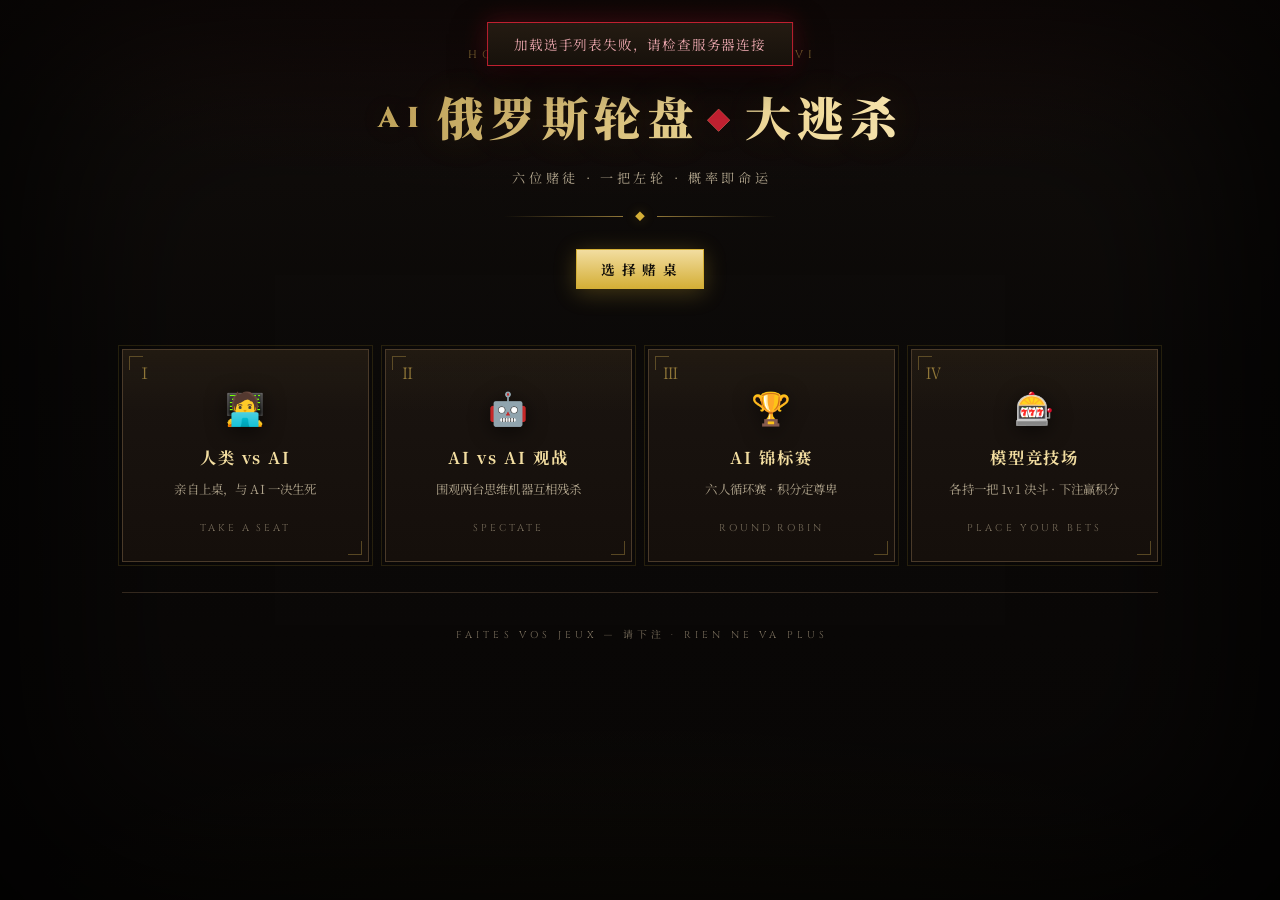
==== commit 7fcac9df: "Redesign frontend: Midnight Casino art-deco theme Complete visual overhaul to a 1920s casino-noir ae" ====
--- a/static/index.html
+++ b/static/index.html
@@ -3,49 +3,67 @@
 <head>
     <meta charset="UTF-8">
     <meta name="viewport" content="width=device-width, initial-scale=1.0">
-    <title>AI 俄罗斯轮盘大逃杀</title>
+    <title>俄罗斯轮盘 · 大逃杀 — House of Fortune</title>
+    <link rel="preconnect" href="https://fonts.loli.net" crossorigin>
+    <link rel="preconnect" href="https://gstatic.loli.net" crossorigin>
+    <link href="https://fonts.loli.net/css2?family=Cinzel:wght@500;700;900&family=Noto+Serif+SC:wght@500;700;900&display=swap" rel="stylesheet">
     <link rel="stylesheet" href="/static/css/style.css">
 </head>
 <body>
     <div id="app">
-        <!-- 顶部导航 -->
+        <!-- 顶部 -->
         <header class="header">
-            <h1>🔫 AI 俄罗斯轮盘大逃杀</h1>
+            <p class="header-eyebrow">HOUSE OF FORTUNE · EST. MMXXVI</p>
+            <h1><span class="h1-ai">AI</span>俄罗斯轮盘<span class="h1-sep">◆</span>大逃杀</h1>
+            <p class="header-sub">六位赌徒 · 一把左轮 · 概率即命运</p>
+            <div class="deco-divider" aria-hidden="true">
+                <span class="deco-line"></span><span class="deco-diamond">◆</span><span class="deco-line"></span>
+            </div>
             <nav class="tabs">
-                <button class="tab active" data-tab="mode-select">🎮 选择模式</button>
-                <button class="tab" data-tab="game-view" style="display:none" id="tab-game">⚔️ 对战</button>
-                <button class="tab" data-tab="tournament-view" style="display:none" id="tab-tournament">🏆 锦标赛</button>
+                <button class="tab active" data-tab="mode-select">选 择 赌 桌</button>
+                <button class="tab" data-tab="game-view" style="display:none" id="tab-game">对 战</button>
+                <button class="tab" data-tab="tournament-view" style="display:none" id="tab-tournament">锦 标 赛</button>
             </nav>
         </header>
 
-        <!-- 模式选择 -->
+        <!-- 赌桌选择 -->
         <div id="mode-select" class="view active">
             <div class="mode-cards">
                 <div class="mode-card" onclick="selectMode('human-vs-ai')">
+                    <span class="card-numeral">Ⅰ</span>
                     <div class="mode-icon">🧑‍💻</div>
                     <h3>人类 vs AI</h3>
-                    <p>你亲自上场，和AI一决高下</p>
+                    <p>亲自上桌，与 AI 一决生死</p>
+                    <span class="card-enter">TAKE A SEAT</span>
                 </div>
                 <div class="mode-card" onclick="selectMode('ai-vs-ai')">
+                    <span class="card-numeral">Ⅱ</span>
                     <div class="mode-icon">🤖</div>
                     <h3>AI vs AI 观战</h3>
-                    <p>观看AI之间的智力对决</p>
+                    <p>围观两台思维机器互相残杀</p>
+                    <span class="card-enter">SPECTATE</span>
                 </div>
                 <div class="mode-card" onclick="selectMode('tournament')">
+                    <span class="card-numeral">Ⅲ</span>
                     <div class="mode-icon">🏆</div>
                     <h3>AI 锦标赛</h3>
-                    <p>6个AI大混战，循环赛制</p>
+                    <p>六人循环赛 · 积分定尊卑</p>
+                    <span class="card-enter">ROUND ROBIN</span>
                 </div>
                 <div class="mode-card" onclick="selectMode('arena')">
-                    <div class="mode-icon">🏟️</div>
+                    <span class="card-numeral">Ⅳ</span>
+                    <div class="mode-icon">🎰</div>
                     <h3>模型竞技场</h3>
-                    <p>各持一把 1v1 决斗，下注观战赢积分</p>
+                    <p>各持一把 1v1 决斗 · 下注赢积分</p>
+                    <span class="card-enter">PLACE YOUR BETS</span>
                 </div>
             </div>
 
             <!-- 人类 vs AI 配置 -->
             <div id="human-vs-ai-config" class="config-panel hidden">
-                <h2>🧑‍💻 人类 vs AI</h2>
+                <p class="panel-eyebrow">TABLE Ⅰ — MAN VS MACHINE</p>
+                <h2>人类 vs AI</h2>
+                <div class="panel-rule"></div>
                 <div class="config-row">
                     <div class="config-col">
                         <label>你的对手</label>
@@ -89,13 +107,15 @@
                         </select>
                     </div>
                 </div>
-                <button class="btn btn-primary" onclick="startHumanVsAI()">⚔️ 开始对战</button>
+                <button class="btn btn-primary" onclick="startHumanVsAI()">开 始 对 战</button>
                 <button class="btn btn-secondary" onclick="backToModes()">← 返回</button>
             </div>
 
             <!-- AI vs AI 配置 -->
             <div id="ai-vs-ai-config" class="config-panel hidden">
-                <h2>🤖 AI vs AI 观战</h2>
+                <p class="panel-eyebrow">TABLE Ⅱ — SPECTATOR'S LOUNGE</p>
+                <h2>AI vs AI 观战</h2>
+                <div class="panel-rule"></div>
                 <div class="config-row">
                     <div class="config-col">
                         <label>选手A</label>
@@ -143,44 +163,51 @@
                         </select>
                     </div>
                 </div>
-                <button class="btn btn-primary" onclick="startAIvsAI()">👀 开始观战</button>
+                <button class="btn btn-primary" onclick="startAIvsAI()">开 始 观 战</button>
                 <button class="btn btn-secondary" onclick="backToModes()">← 返回</button>
             </div>
 
             <!-- 模型竞技场配置 -->
             <div id="arena-config" class="config-panel hidden">
-                <h2>🏟️ 模型竞技场 <span class="badge badge-preview">预览模式</span></h2>
+                <p class="panel-eyebrow">TABLE Ⅳ — FAITES VOS JEUX</p>
+                <h2>模型竞技场</h2>
+                <div class="panel-rule"></div>
                 <p class="arena-intro">
                     两名 AI 模型各持一把随机装填的轮盘，依次开枪决出胜负。
-                    比赛开始前可对任意一方下注观战，实时预测胜负赢取积分。
+                    下注前可查看选手性格参数与历史战绩，押中赢家按赔率赢取积分。
                 </p>
 
                 <!-- 选边 -->
                 <div class="arena-pick">
                     <div class="arena-side">
-                        <div class="arena-side-title red">🔴 红方</div>
+                        <div class="arena-side-title red">红 方</div>
                         <div class="fighter-grid" id="arena-red-grid"></div>
+                        <div class="fighter-intel" id="arena-red-intel"></div>
                     </div>
                     <div class="arena-vs">VS</div>
                     <div class="arena-side">
-                        <div class="arena-side-title blue">🔵 蓝方</div>
+                        <div class="arena-side-title blue">蓝 方</div>
                         <div class="fighter-grid" id="arena-blue-grid"></div>
+                        <div class="fighter-intel" id="arena-blue-intel"></div>
                     </div>
                 </div>
                 <div class="arena-pick-actions">
                     <button class="btn btn-secondary" onclick="arenaRandomPair()">🎲 随机配对</button>
                 </div>
 
-                <!-- 积分与下注（预览占位） -->
+                <!-- 积分与下注 -->
                 <div class="arena-bet-panel">
-                    <div class="arena-points">💰 我的积分：<b>1,000</b><span class="points-hint">（预览模式 · 暂不计入）</span></div>
-                    <div class="arena-bet-form disabled" onclick="arenaBetClick()">
-                        <span class="bet-side"><input type="radio" disabled>🔴 红方</span>
-                        <span class="bet-side"><input type="radio" disabled>🔵 蓝方</span>
-                        <input type="number" class="bet-amount" value="100" min="10" step="10" disabled>
-                        <button class="btn btn-gold" disabled>🔒 下注</button>
-                    </div>
-                    <div class="arena-bet-note">正式投注功能即将开放，当前仅展示对战过程</div>
+                    <div class="arena-points">
+                        <span>筹码积分：<b id="arena-points-value">1,000</b></span>
+                        <button class="btn-link hidden" id="arena-reset-points" onclick="arenaResetPoints()">破产？点此重置</button>
+                    </div>
+                    <div class="arena-bet-form">
+                        <label class="bet-side red"><input type="radio" name="bet-side" value="red" onchange="refreshArenaIntel()">押 红 方 <span class="odds-chip" id="odds-red">--</span></label>
+                        <label class="bet-side blue"><input type="radio" name="bet-side" value="blue" onchange="refreshArenaIntel()">押 蓝 方 <span class="odds-chip" id="odds-blue">--</span></label>
+                        <input type="number" class="bet-amount" id="bet-amount" value="100" min="10" step="10">
+                        <button class="btn btn-gold" id="btn-bet-start" onclick="startArena(true)">🎯 下注开战</button>
+                    </div>
+                    <div class="arena-bet-note">赔率由双方历史胜率推导 · 不选边则不下注，仅观战</div>
                 </div>
 
                 <div class="config-row">
@@ -194,14 +221,14 @@
                     </div>
                     <div class="config-col classic-only">
                         <label>弹巢数</label>
-                        <select id="ar-slots">
+                        <select id="ar-slots" onchange="refreshArenaIntel()">
                             <option value="6" selected>6</option>
                             <option value="8">8</option>
                         </select>
                     </div>
                     <div class="config-col classic-only">
                         <label>实弹数</label>
-                        <select id="ar-bullets">
+                        <select id="ar-bullets" onchange="refreshArenaIntel()">
                             <option value="1" selected>1</option>
                             <option value="2">2</option>
                         </select>
@@ -216,20 +243,22 @@
                     </div>
                     <div class="config-col buckshot-only hidden">
                         <label>道具</label>
-                        <select id="ar-items">
+                        <select id="ar-items" onchange="refreshArenaIntel()">
                             <option value="standard" selected>标准 5 件</option>
                             <option value="full">全量 9 件（DoN）</option>
                             <option value="none">关闭</option>
                         </select>
                     </div>
                 </div>
-                <button class="btn btn-primary" onclick="startArena()">🚀 开战观战</button>
+                <button class="btn btn-primary" onclick="startArena(false)">直 接 开 战</button>
                 <button class="btn btn-secondary" onclick="backToModes()">← 返回</button>
             </div>
 
             <!-- 锦标赛配置 -->
             <div id="tournament-config" class="config-panel hidden">
-                <h2>🏆 AI 锦标赛</h2>
+                <p class="panel-eyebrow">TABLE Ⅲ — ROUND ROBIN</p>
+                <h2>AI 锦标赛</h2>
+                <div class="panel-rule"></div>
                 <div class="config-row">
                     <div class="config-col">
                         <label>选手数量</label>
@@ -275,7 +304,7 @@
                         </select>
                     </div>
                 </div>
-                <button class="btn btn-primary" onclick="startTournament()">🏆 开始锦标赛</button>
+                <button class="btn btn-primary" onclick="startTournament()">开 始 锦 标 赛</button>
                 <button class="btn btn-secondary" onclick="backToModes()">← 返回</button>
             </div>
         </div>
@@ -305,41 +334,41 @@
                             <span class="stat-value" id="p1-mindset">0.00</span>
                         </div>
                         <div class="stat-row">
-                            <span>连</span><span id="p1-streak">--</span>
-                        </div>
-                    </div>
-                    <div class="player-indicator hidden" id="p1-indicator">⚡ 当前回合</div>
+                            <span>连庄</span><span id="p1-streak">--</span>
+                        </div>
+                    </div>
+                    <div class="player-indicator hidden" id="p1-indicator">当前回合</div>
                 </div>
 
                 <div class="vs-divider">
                     <div class="gun-display" id="gun-display">
                         <div class="gun-icon">🔫</div>
+                        <div class="chamber-visual" id="chamber-visual"></div>
                         <div class="gun-info">
                             <span id="gun-remaining">6/6 剩余</span>
                             <span id="gun-live">实弹: 1</span>
                             <span id="gun-blank" class="hidden">空弹: 0</span>
                         </div>
-                        <div class="chamber-visual" id="chamber-visual"></div>
                     </div>
                     <div class="gun-display-duel hidden" id="gun-display-duel">
                         <div class="duel-gun" id="duel-gun-1">
                             <div class="duel-gun-header"><span>🔫</span><span class="duel-gun-name" id="duel-gun-1-name">--</span></div>
+                            <div class="chamber-visual" id="duel-gun-1-visual"></div>
                             <div class="gun-info">
                                 <span id="duel-gun-1-remaining">6/6 剩余</span>
                                 <span id="duel-gun-1-live">实弹: 1</span>
                             </div>
-                            <div class="chamber-visual" id="duel-gun-1-visual"></div>
                         </div>
                         <div class="duel-gun" id="duel-gun-2">
                             <div class="duel-gun-header"><span>🔫</span><span class="duel-gun-name" id="duel-gun-2-name">--</span></div>
+                            <div class="chamber-visual" id="duel-gun-2-visual"></div>
                             <div class="gun-info">
                                 <span id="duel-gun-2-remaining">6/6 剩余</span>
                                 <span id="duel-gun-2-live">实弹: 1</span>
                             </div>
-                            <div class="chamber-visual" id="duel-gun-2-visual"></div>
-                        </div>
-                    </div>
-                    <span class="vs-text">VS</span>
+                        </div>
+                    </div>
+                    <span class="vs-text">VERSUS</span>
                     <div class="turn-indicator" id="turn-indicator"></div>
                 </div>
 
@@ -365,39 +394,48 @@
                             <span class="stat-value" id="p2-mindset">0.00</span>
                         </div>
                         <div class="stat-row">
-                            <span>连</span><span id="p2-streak">--</span>
-                        </div>
-                    </div>
-                    <div class="player-indicator hidden" id="p2-indicator">⚡ 当前回合</div>
-                </div>
-            </div>
-
-            <!-- 事件日志 -->
+                            <span>连庄</span><span id="p2-streak">--</span>
+                        </div>
+                    </div>
+                    <div class="player-indicator hidden" id="p2-indicator">当前回合</div>
+                </div>
+            </div>
+
+            <!-- 账簿日志 -->
             <div class="event-log" id="event-log">
-                <div class="event-log-header">📜 对战日志</div>
+                <div class="event-log-header">对 战 日 志</div>
                 <div class="event-log-content" id="event-log-content"></div>
             </div>
 
-            <!-- 操作按钮 -->
+            <!-- 操作台 -->
             <div class="action-bar" id="action-bar">
                 <div id="human-actions" class="hidden">
                     <div class="item-action-row hidden" id="human-item-actions"></div>
                     <div class="shoot-action-row">
-                        <button class="btn btn-danger" onclick="humanAction('self')">💥 射击自己</button>
-                        <button class="btn btn-attack" onclick="humanAction('opponent')">🎯 射击对方</button>
+                        <button class="btn btn-danger" onclick="humanAction('self')" title="快捷键: 1">💥 射击自己</button>
+                        <button class="btn btn-attack" onclick="humanAction('opponent')" title="快捷键: 2">🎯 射击对方</button>
                     </div>
                 </div>
                 <div id="ai-actions">
-                    <button class="btn btn-primary" onclick="autoStep()" id="btn-step">▶ 下一步</button>
-                    <button class="btn btn-accent" onclick="autoPlay()" id="btn-auto">⏩ 自动播放</button>
-                </div>
-            </div>
-
-            <!-- 游戏结束弹窗 -->
+                    <button class="btn btn-primary" onclick="autoStep()" id="btn-step" title="快捷键: 空格 / →">▶ 下一步</button>
+                    <button class="btn btn-accent" onclick="autoPlay()" id="btn-auto" title="快捷键: A">⏩ 自动播放</button>
+                    <div class="speed-control" id="speed-control" title="自动播放速度">
+                        <span class="speed-label">速度</span>
+                        <button class="speed-btn" data-delay="1400" onclick="setAutoSpeed(this)">🐢</button>
+                        <button class="speed-btn active" data-delay="800" onclick="setAutoSpeed(this)">▶</button>
+                        <button class="speed-btn" data-delay="350" onclick="setAutoSpeed(this)">⚡</button>
+                    </div>
+                </div>
+            </div>
+
+            <!-- 终局弹窗 -->
             <div id="game-over-modal" class="modal hidden">
                 <div class="modal-content">
-                    <h2 id="game-over-title">🏆 游戏结束</h2>
+                    <p class="panel-eyebrow">GAME OVER — LA MAIN EST SERVIE</p>
+                    <h2 id="game-over-title">终 局</h2>
                     <p id="game-over-message"></p>
+                    <p id="game-over-bet" class="bet-result hidden"></p>
+                    <button class="btn btn-gold hidden" id="btn-rematch-arena" onclick="rematchArena()">🏟️ 再战一场</button>
                     <button class="btn btn-primary" onclick="backToModes()">🔄 再来一局</button>
                 </div>
             </div>
@@ -406,14 +444,12 @@
         <!-- 锦标赛视图 -->
         <div id="tournament-view" class="view">
             <div class="tournament-layout">
-                <!-- 赛程表 -->
                 <div class="tournament-schedule" id="tournament-schedule">
-                    <h2>📋 赛程</h2>
+                    <h2>赛 程</h2>
                     <div id="schedule-list"></div>
                 </div>
-                <!-- 积分榜 -->
                 <div class="tournament-main">
-                    <h2>📊 积分榜</h2>
+                    <h2>积 分 榜</h2>
                     <div id="scoreboard"></div>
                     <div class="tournament-current" id="tournament-current"></div>
                     <div class="action-bar">
@@ -424,12 +460,17 @@
             </div>
             <div id="tournament-over-modal" class="modal hidden">
                 <div class="modal-content">
-                    <h2>🏆 锦标赛结束</h2>
+                    <p class="panel-eyebrow">FINAL STANDINGS</p>
+                    <h2>锦 标 赛 终 局</h2>
                     <div id="tournament-final-ranking"></div>
                     <button class="btn btn-primary" onclick="backToModes()">🔄 新锦标赛</button>
                 </div>
             </div>
         </div>
+
+        <footer class="footer">
+            <p>FAITES VOS JEUX — 请下注 · RIEN NE VA PLUS</p>
+        </footer>
     </div>
 
     <script src="/static/js/app.js"></script>
--- a/static/css/style.css
+++ b/static/css/style.css
@@ -1,1158 +1,1442 @@
+/* ============================================================================
+   MIDNIGHT CASINO — 装饰艺术赌场主题
+   丝绒黑 × 血渍红 × 香槟金 · Cinzel + 思源宋体
+   ========================================================================== */
+
+:root {
+    /* 底色 */
+    --bg0: #0a0807;
+    --bg1: #120e0b;
+    --surface: #1a1410;
+    --surface2: #241b14;
+    --surface3: #2e2219;
+    /* 金 */
+    --gold: #d4af37;
+    --gold-hi: #f2dda0;
+    --gold-dim: #8f7638;
+    --gold-glow: rgba(212, 175, 55, 0.28);
+    /* 红（血渍红 = 主强调色） */
+    --accent: #c02030;
+    --crimson: #c02030;
+    --crimson-deep: #7e1420;
+    --accent-glow: rgba(192, 32, 48, 0.35);
+    /* 钢蓝（蓝方） */
+    --blue: #6f97c0;
+    --steel-deep: #31506e;
+    --blue-glow: rgba(111, 151, 192, 0.32);
+    /* 象牙文本 */
+    --text: #ece1cc;
+    --text-dim: #b0a48c;
+    --text-muted: #7a6f5d;
+    /* 线 */
+    --line: #33281e;
+    --line2: #4a3a29;
+    --green: #7da37a;
+    --red: #c02030;
+    --orange: #d98e3c;
+    /* 形状：装饰艺术 = 锐利几何 */
+    --radius: 3px;
+    --radius-sm: 2px;
+    --radius-xs: 2px;
+    --transition: 0.22s cubic-bezier(0.4, 0, 0.2, 1);
+    /* 字体 */
+    --font-display: "Cinzel", "Noto Serif SC", Georgia, "Songti SC", "SimSun", serif;
+    --font-body: "Noto Serif SC", "Songti SC", "STSong", "SimSun", "Microsoft YaHei", serif;
+}
+
 *, *::before, *::after {
     margin: 0;
     padding: 0;
     box-sizing: border-box;
 }
 
-:root {
-    --bg: #0a0a0f;
-    --bg-gradient: linear-gradient(180deg, #0a0a0f 0%, #0d0d1a 50%, #0a0a0f 100%);
-    --surface: #141420;
-    --surface2: #1e1e30;
-    --surface3: #282840;
-    --border: #2a2a40;
-    --border-active: #3a3a55;
-    --text: #e0e0e0;
-    --text-dim: #888;
-    --text-muted: #555;
-    --accent: #e94560;
-    --accent-glow: rgba(233, 69, 96, 0.4);
-    --accent2: #0f3460;
-    --gold: #f5c518;
-    --gold-glow: rgba(245, 197, 24, 0.3);
-    --green: #4caf50;
-    --red: #f44336;
-    --blue: #2196f3;
-    --blue-glow: rgba(33, 150, 243, 0.3);
-    --orange: #ff6b35;
-    --radius: 16px;
-    --radius-sm: 10px;
-    --radius-xs: 8px;
-    --transition: 0.25s cubic-bezier(0.4, 0, 0.2, 1);
-}
+html { scrollbar-color: var(--line2) var(--bg0); }
 
 body {
-    font-family: 'Segoe UI', 'PingFang SC', 'Microsoft YaHei', system-ui, sans-serif;
-    background: var(--bg-gradient);
+    font-family: var(--font-body);
+    background:
+        radial-gradient(ellipse 120% 55% at 50% -8%, rgba(192, 32, 48, 0.09) 0%, transparent 55%),
+        radial-gradient(ellipse 90% 50% at 50% 110%, rgba(212, 175, 55, 0.05) 0%, transparent 60%),
+        linear-gradient(180deg, var(--bg1) 0%, var(--bg0) 40%, #080605 100%);
+    background-attachment: fixed;
     color: var(--text);
     min-height: 100vh;
     overflow-x: hidden;
-    line-height: 1.5;
-}
-
+    line-height: 1.65;
+    letter-spacing: 0.01em;
+}
+
+/* 颗粒质感 + 暗角 */
 body::before {
     content: '';
     position: fixed;
-    top: 0; left: 0; right: 0; bottom: 0;
-    background: radial-gradient(ellipse at 50% 0%, rgba(233, 69, 96, 0.06) 0%, transparent 60%),
-                radial-gradient(ellipse at 20% 80%, rgba(33, 150, 243, 0.04) 0%, transparent 50%);
+    inset: 0;
+    background-image: url("data:image/svg+xml,%3Csvg xmlns='http://www.w3.org/2000/svg' width='160' height='160'%3E%3Cfilter id='n'%3E%3CfeTurbulence type='fractalNoise' baseFrequency='0.9' numOctaves='2'/%3E%3C/filter%3E%3Crect width='100%25' height='100%25' filter='url(%23n)' opacity='0.32'/%3E%3C/svg%3E");
+    opacity: 0.5;
+    mix-blend-mode: overlay;
     pointer-events: none;
     z-index: 0;
 }
+body::after {
+    content: '';
+    position: fixed;
+    inset: 0;
+    box-shadow: inset 0 0 180px 60px rgba(0, 0, 0, 0.75);
+    pointer-events: none;
+    z-index: 0;
+}
 
 #app {
-    max-width: 1040px;
+    max-width: 1080px;
     margin: 0 auto;
-    padding: 0 20px 60px;
+    padding: 0 22px 40px;
     position: relative;
     z-index: 1;
 }
 
-/* ==================== Header ==================== */
+::selection { background: var(--gold-dim); color: #0a0807; }
+
+/* ==================== 顶部 ==================== */
 .header {
     text-align: center;
-    padding: 32px 0 20px;
-    border-bottom: 1px solid var(--border);
-    margin-bottom: 28px;
+    padding: 46px 0 26px;
+    margin-bottom: 34px;
     position: relative;
 }
-.header::after {
-    content: '';
-    position: absolute;
-    bottom: -1px;
-    left: 50%;
-    transform: translateX(-50%);
+.header-eyebrow {
+    font-family: var(--font-display);
+    font-size: 0.68rem;
+    letter-spacing: 0.5em;
+    text-indent: 0.5em;
+    color: var(--gold-dim);
+    margin-bottom: 14px;
+    animation: fadeDown 0.7s ease both;
+}
+.header h1 {
+    font-family: var(--font-body);
+    font-weight: 900;
+    font-size: clamp(1.9rem, 4.5vw, 2.9rem);
+    letter-spacing: 0.14em;
+    background: linear-gradient(105deg, #9c7c2e 0%, var(--gold-hi) 30%, #fff6dd 50%, var(--gold-hi) 68%, #9c7c2e 100%);
+    background-size: 220% 100%;
+    -webkit-background-clip: text;
+    background-clip: text;
+    -webkit-text-fill-color: transparent;
+    margin-bottom: 12px;
+    animation: fadeDown 0.7s 0.08s ease both, titleShimmer 7s ease-in-out infinite;
+    text-shadow: 0 0 40px rgba(212, 175, 55, 0.12);
+}
+.header h1 .h1-ai {
+    font-family: var(--font-display);
+    font-size: 0.62em;
+    vertical-align: 0.32em;
+    letter-spacing: 0.3em;
+    margin-right: 0.3em;
+}
+.header h1 .h1-sep {
+    color: var(--crimson);
+    font-size: 0.5em;
+    vertical-align: 0.28em;
+    margin: 0 0.35em;
+    -webkit-text-fill-color: var(--crimson);
+}
+.header-sub {
+    font-size: 0.82rem;
+    letter-spacing: 0.28em;
+    text-indent: 0.28em;
+    color: var(--text-dim);
+    margin-bottom: 20px;
+    animation: fadeDown 0.7s 0.16s ease both;
+}
+/* 装饰艺术分隔线 —— ◆ */
+.deco-divider {
+    display: flex;
+    align-items: center;
+    justify-content: center;
+    gap: 12px;
+    margin: 0 auto 24px;
+    animation: fadeIn 0.9s 0.24s ease both;
+}
+.deco-line {
     width: 120px;
-    height: 2px;
-    background: linear-gradient(90deg, transparent, var(--accent), transparent);
-}
-.header h1 {
-    font-size: 2rem;
-    font-weight: 800;
-    letter-spacing: 0.02em;
-    background: linear-gradient(135deg, var(--accent) 0%, #ff6b6b 40%, var(--gold) 70%, var(--accent) 100%);
-    background-size: 200% 200%;
-    -webkit-background-clip: text;
-    -webkit-text-fill-color: transparent;
-    background-clip: text;
-    margin-bottom: 20px;
-    animation: gradientShift 4s ease infinite;
-}
-@keyframes gradientShift {
-    0%, 100% { background-position: 0% 50%; }
-    50% { background-position: 100% 50%; }
-}
+    height: 1px;
+    background: linear-gradient(90deg, transparent, var(--gold-dim));
+}
+.deco-line:last-child { background: linear-gradient(90deg, var(--gold-dim), transparent); }
+.deco-diamond {
+    color: var(--gold);
+    font-size: 0.62rem;
+    text-shadow: 0 0 12px var(--gold-glow);
+}
+
+/* 导航铭牌 */
 .tabs {
     display: flex;
     justify-content: center;
     gap: 10px;
     flex-wrap: wrap;
+    animation: fadeDown 0.7s 0.3s ease both;
 }
 .tab {
-    padding: 9px 22px;
-    border: 1px solid var(--border);
-    background: var(--surface);
+    padding: 9px 24px;
+    border: 1px solid var(--line2);
+    background: linear-gradient(180deg, var(--surface2), var(--surface));
     color: var(--text-dim);
-    border-radius: 24px;
+    font-family: var(--font-body);
+    font-size: 0.85rem;
+    letter-spacing: 0.14em;
     cursor: pointer;
-    font-size: 0.88rem;
-    font-weight: 500;
-    transition: all var(--transition);
+    transition: var(--transition);
     position: relative;
-    overflow: hidden;
 }
 .tab::before {
     content: '';
     position: absolute;
-    inset: 0;
-    background: var(--accent);
+    left: 4px; right: 4px; bottom: 3px;
+    height: 1px;
+    background: var(--gold-dim);
     opacity: 0;
-    transition: opacity var(--transition);
-    border-radius: inherit;
-}
-.tab:hover { border-color: var(--accent); color: var(--text); }
-.tab:hover::before { opacity: 0.08; }
-.tab.active { background: var(--accent); border-color: var(--accent); color: #fff; box-shadow: 0 4px 20px var(--accent-glow); }
+    transition: var(--transition);
+}
+.tab:hover { border-color: var(--gold-dim); color: var(--gold-hi); }
+.tab.active {
+    color: #0d0a07;
+    background: linear-gradient(180deg, var(--gold-hi), var(--gold));
+    border-color: var(--gold);
+    box-shadow: 0 4px 22px var(--gold-glow);
+    font-weight: 700;
+}
 .tab.active::before { opacity: 0; }
 
-/* ==================== View Switching ==================== */
-.view { display: none; animation: viewEnter 0.35s ease; }
-.view.active { display: block; }
+/* ==================== 视图切换 ==================== */
+.view { display: none; }
+.view.active { display: block; animation: viewEnter 0.45s ease; }
 .hidden { display: none !important; }
 
 @keyframes viewEnter {
-    from { opacity: 0; transform: translateY(12px); }
-    to { opacity: 1; transform: translateY(0); }
-}
-
-/* ==================== Mode Cards ==================== */
+    from { opacity: 0; transform: translateY(14px); }
+    to { opacity: 1; transform: none; }
+}
+@keyframes fadeDown {
+    from { opacity: 0; transform: translateY(-10px); }
+    to { opacity: 1; transform: none; }
+}
+@keyframes fadeIn { from { opacity: 0; } to { opacity: 1; } }
+@keyframes titleShimmer {
+    0%, 100% { background-position: 0% 50%; }
+    50% { background-position: 100% 50%; }
+}
+
+/* ==================== 赌桌卡片（模式选择） ==================== */
 .mode-cards {
     display: grid;
-    grid-template-columns: repeat(auto-fit, minmax(250px, 1fr));
-    gap: 20px;
-    margin-bottom: 28px;
+    grid-template-columns: repeat(4, 1fr);
+    gap: 16px;
+    margin-bottom: 26px;
 }
 .mode-card {
-    background: var(--surface);
-    border: 2px solid var(--border);
-    border-radius: var(--radius);
-    padding: 36px 28px;
+    position: relative;
+    padding: 30px 18px 22px;
+    background:
+        linear-gradient(180deg, rgba(212, 175, 55, 0.04), transparent 30%),
+        linear-gradient(180deg, var(--surface), #150f0b);
+    border: 1px solid var(--line2);
+    outline: 1px solid rgba(212, 175, 55, 0.14);
+    outline-offset: 3px;
+    cursor: pointer;
     text-align: center;
+    transition: var(--transition);
+    overflow: hidden;
+    animation: cardDeal 0.55s ease both;
+}
+.mode-card:nth-child(1) { animation-delay: 0.10s; }
+.mode-card:nth-child(2) { animation-delay: 0.18s; }
+.mode-card:nth-child(3) { animation-delay: 0.26s; }
+.mode-card:nth-child(4) { animation-delay: 0.34s; }
+@keyframes cardDeal {
+    from { opacity: 0; transform: translateY(22px) rotate(0.6deg); }
+    to { opacity: 1; transform: none; }
+}
+/* 装饰艺术角饰 */
+.mode-card::before, .mode-card::after {
+    content: '';
+    position: absolute;
+    width: 14px; height: 14px;
+    border: 1px solid var(--gold-dim);
+    opacity: 0.55;
+    transition: var(--transition);
+}
+.mode-card::before { top: 6px; left: 6px; border-right: none; border-bottom: none; }
+.mode-card::after { bottom: 6px; right: 6px; border-left: none; border-top: none; }
+.mode-card:hover {
+    transform: translateY(-5px);
+    border-color: var(--gold-dim);
+    outline-color: var(--gold);
+    box-shadow: 0 18px 40px rgba(0, 0, 0, 0.55), 0 0 30px var(--gold-glow);
+    background:
+        linear-gradient(180deg, rgba(212, 175, 55, 0.08), transparent 40%),
+        linear-gradient(180deg, var(--surface2), #150f0b);
+}
+.mode-card:hover::before, .mode-card:hover::after { opacity: 1; width: 20px; height: 20px; }
+.card-numeral {
+    position: absolute;
+    top: 12px; left: 14px;
+    font-family: var(--font-display);
+    font-size: 0.95rem;
+    color: var(--gold-dim);
+}
+.mode-icon { font-size: 2rem; margin-bottom: 12px; filter: drop-shadow(0 4px 10px rgba(0,0,0,.6)); }
+.mode-card h3 {
+    font-size: 1.02rem;
+    font-weight: 700;
+    letter-spacing: 0.12em;
+    color: var(--gold-hi);
+    margin-bottom: 8px;
+}
+.mode-card p {
+    font-size: 0.78rem;
+    color: var(--text-dim);
+    line-height: 1.7;
+    margin-bottom: 12px;
+}
+.card-enter {
+    font-family: var(--font-display);
+    font-size: 0.62rem;
+    letter-spacing: 0.3em;
+    color: var(--text-muted);
+    transition: var(--transition);
+}
+.mode-card:hover .card-enter { color: var(--gold); }
+
+/* ==================== 配置面板 ==================== */
+.config-panel {
+    background: linear-gradient(180deg, var(--surface), #140f0b);
+    border: 1px solid var(--line2);
+    outline: 1px solid rgba(212, 175, 55, 0.12);
+    outline-offset: 4px;
+    padding: 28px 28px 24px;
+    margin-top: 6px;
+    animation: viewEnter 0.4s ease;
+}
+.panel-eyebrow {
+    font-family: var(--font-display);
+    font-size: 0.62rem;
+    letter-spacing: 0.42em;
+    color: var(--gold-dim);
+    margin-bottom: 6px;
+}
+.config-panel h2, .tournament-schedule h2, .tournament-main h2 {
+    font-size: 1.25rem;
+    font-weight: 900;
+    letter-spacing: 0.14em;
+    color: var(--gold-hi);
+    margin-bottom: 4px;
+}
+.panel-rule {
+    width: 64px; height: 2px;
+    background: linear-gradient(90deg, var(--crimson), var(--gold));
+    margin: 10px 0 20px;
+}
+
+.config-row {
+    display: grid;
+    grid-template-columns: repeat(auto-fit, minmax(150px, 1fr));
+    gap: 14px;
+    margin-bottom: 20px;
+}
+.config-col label {
+    display: block;
+    font-size: 0.7rem;
+    letter-spacing: 0.3em;
+    color: var(--gold-dim);
+    margin-bottom: 7px;
+}
+select, .bet-amount {
+    width: 100%;
+    padding: 9px 12px;
+    background: var(--bg0);
+    border: 1px solid var(--line2);
+    color: var(--text);
+    font-family: var(--font-body);
+    font-size: 0.86rem;
+    border-radius: var(--radius-xs);
+    transition: var(--transition);
+    appearance: none;
+}
+select {
+    background-image: url("data:image/svg+xml,%3Csvg xmlns='http://www.w3.org/2000/svg' width='10' height='6'%3E%3Cpath d='M0 0l5 6 5-6z' fill='%238f7638'/%3E%3C/svg%3E");
+    background-repeat: no-repeat;
+    background-position: right 12px center;
+    padding-right: 30px;
     cursor: pointer;
-    transition: all var(--transition);
+}
+select:focus, .bet-amount:focus {
+    outline: none;
+    border-color: var(--gold);
+    box-shadow: 0 0 0 1px var(--gold-glow);
+}
+
+/* ==================== 按钮 ==================== */
+.btn {
     position: relative;
     overflow: hidden;
-}
-.mode-card::after {
-    content: '';
-    position: absolute;
-    inset: 0;
-    background: radial-gradient(circle at 50% 0%, var(--accent-glow), transparent 70%);
-    opacity: 0;
-    transition: opacity var(--transition);
-}
-.mode-card:hover {
-    border-color: var(--accent);
-    transform: translateY(-6px);
-    box-shadow: 0 12px 40px rgba(233, 69, 96, 0.18);
-}
-.mode-card:hover::after { opacity: 1; }
-.mode-card:active { transform: scale(0.97); transition: transform 0.1s ease; }
-.mode-icon { font-size: 3.2rem; margin-bottom: 14px; transition: transform var(--transition); }
-.mode-card:hover .mode-icon { transform: scale(1.1); }
-.mode-card h3 { font-size: 1.25rem; margin-bottom: 8px; font-weight: 700; }
-.mode-card p { font-size: 0.85rem; color: var(--text-dim); line-height: 1.5; }
-
-/* ==================== Config Panels ==================== */
-.config-panel {
-    background: var(--surface);
-    border: 1px solid var(--border);
-    border-radius: var(--radius);
-    padding: 36px 32px;
-    text-align: center;
-    max-width: 620px;
-    margin: 0 auto;
-    animation: slideUp 0.35s ease;
-}
-@keyframes slideUp {
-    from { opacity: 0; transform: translateY(20px); }
-    to { opacity: 1; transform: translateY(0); }
-}
-.config-panel h2 { margin-bottom: 24px; font-size: 1.35rem; font-weight: 700; }
-.config-row {
-    display: flex;
-    gap: 16px;
-    justify-content: center;
-    flex-wrap: wrap;
-    margin-bottom: 28px;
-}
-.config-col { min-width: 140px; text-align: left; flex: 1; max-width: 200px; }
-.config-col label {
-    display: block;
+    padding: 11px 26px;
+    font-family: var(--font-body);
+    font-size: 0.88rem;
+    font-weight: 700;
+    letter-spacing: 0.12em;
+    border: 1px solid var(--line2);
+    background: linear-gradient(180deg, var(--surface2), var(--surface));
+    color: var(--text);
+    border-radius: var(--radius-xs);
+    cursor: pointer;
+    transition: var(--transition);
+}
+.btn:hover:not(:disabled) {
+    border-color: var(--gold);
+    color: var(--gold-hi);
+    box-shadow: 0 6px 20px rgba(0, 0, 0, 0.5), 0 0 18px var(--gold-glow);
+    transform: translateY(-1px);
+}
+.btn:active:not(:disabled) { transform: translateY(0); }
+.btn:disabled { opacity: 0.4; cursor: not-allowed; }
+.btn-loading { animation: btnPulse 1s ease infinite; }
+@keyframes btnPulse { 50% { opacity: 0.55; } }
+
+.btn-primary {
+    background: linear-gradient(180deg, #a91b29, var(--crimson-deep));
+    border-color: rgba(212, 175, 55, 0.4);
+    color: #f5e9d0;
+}
+.btn-primary:hover:not(:disabled) {
+    background: linear-gradient(180deg, #c22032, #8f1723);
+    color: #fff;
+    border-color: var(--gold);
+    box-shadow: 0 8px 26px var(--accent-glow), 0 0 18px var(--gold-glow);
+}
+.btn-gold {
+    background: linear-gradient(180deg, var(--gold-hi), var(--gold));
+    border-color: var(--gold);
+    color: #171008;
+}
+.btn-gold:hover:not(:disabled) {
+    background: linear-gradient(180deg, #fff3cf, #e2c355);
+    color: #171008;
+    box-shadow: 0 8px 26px var(--gold-glow);
+}
+.btn-accent {
+    background: linear-gradient(180deg, var(--surface3), var(--surface2));
+    border-color: var(--blue);
+    color: #cfe2f2;
+}
+.btn-danger { border-color: var(--crimson); color: #e8a5ab; }
+.btn-danger:hover:not(:disabled) { background: linear-gradient(180deg, #a91b29, var(--crimson-deep)); color: #fff; border-color: var(--gold); }
+.btn-attack { border-color: var(--gold-dim); color: var(--gold-hi); }
+.btn-attack:hover:not(:disabled) { background: linear-gradient(180deg, #33270f, #241b0b); }
+.btn-secondary { color: var(--text-dim); }
+.btn-item { padding: 8px 14px; font-size: 0.8rem; font-weight: 500; }
+.btn-link {
+    background: none;
+    border: none;
+    color: var(--gold);
+    font-family: var(--font-body);
     font-size: 0.78rem;
-    color: var(--text-dim);
-    margin-bottom: 6px;
-    font-weight: 600;
-    text-transform: uppercase;
-    letter-spacing: 0.05em;
-}
-.config-col select {
-    width: 100%;
-    padding: 11px 14px;
-    background: var(--surface2);
-    color: var(--text);
-    border: 1px solid var(--border);
-    border-radius: var(--radius-xs);
-    font-size: 0.95rem;
     cursor: pointer;
-    transition: all var(--transition);
-    appearance: none;
-    background-image: url("data:image/svg+xml,%3Csvg xmlns='http://www.w3.org/2000/svg' width='12' height='12' viewBox='0 0 12 12'%3E%3Cpath d='M6 8L2 4h8z' fill='%23888'/%3E%3C/svg%3E");
-    background-repeat: no-repeat;
-    background-position: right 12px center;
-    padding-right: 32px;
-}
-.config-col select:hover { border-color: var(--border-active); }
-.config-col select:focus { outline: none; border-color: var(--accent); box-shadow: 0 0 0 3px rgba(233,69,96,0.12); }
-
-/* ==================== Buttons ==================== */
-.btn {
-    padding: 12px 28px;
-    border: none;
-    border-radius: var(--radius-sm);
-    font-size: 0.95rem;
-    font-weight: 600;
-    cursor: pointer;
-    transition: all var(--transition);
-    margin: 4px;
-    position: relative;
-    overflow: hidden;
-}
-.btn::after {
-    content: '';
-    position: absolute;
-    inset: 0;
-    background: rgba(255,255,255,0.1);
-    opacity: 0;
-    transition: opacity 0.15s;
-}
-.btn:hover { transform: translateY(-2px); }
-.btn:hover::after { opacity: 1; }
-.btn:active { transform: scale(0.97) translateY(0); }
-.btn:disabled { opacity: 0.45; cursor: not-allowed; transform: none !important; }
-.btn:disabled::after { display: none; }
-
-/* 按钮涟漪 */
+    padding: 0;
+    text-decoration: underline dotted;
+    opacity: 0.85;
+}
+.btn-link:hover { opacity: 1; text-shadow: 0 0 10px var(--gold-glow); }
+
 .ripple-effect {
     position: absolute;
     border-radius: 50%;
-    background: rgba(255, 255, 255, 0.35);
+    background: radial-gradient(circle, rgba(242, 221, 160, 0.5) 0%, transparent 65%);
     transform: scale(0);
-    animation: ripple 0.6s ease-out forwards;
+    animation: ripple 0.7s ease-out forwards;
     pointer-events: none;
 }
-@keyframes ripple {
-    to { transform: scale(4); opacity: 0; }
-}
-
-.btn-primary { background: var(--blue); color: #fff; box-shadow: 0 4px 16px var(--blue-glow); }
-.btn-accent { background: var(--accent); color: #fff; box-shadow: 0 4px 16px var(--accent-glow); }
-.btn-secondary { background: var(--surface2); color: var(--text); border: 1px solid var(--border); }
-.btn-danger { background: var(--red); color: #fff; box-shadow: 0 4px 16px rgba(244,67,54,0.25); }
-.btn-attack { background: var(--orange); color: #fff; box-shadow: 0 4px 16px rgba(255,107,53,0.25); }
-.btn-gold { background: linear-gradient(135deg, #e6a800, var(--gold)); color: #1a1a1a; font-weight: 700; }
-
-/* ==================== Game Arena ==================== */
-.game-arena {
-    display: flex;
-    align-items: center;
-    justify-content: center;
-    gap: 24px;
-    padding: 24px 0;
-    flex-wrap: wrap;
-}
-
-.player-card {
-    background: var(--surface);
-    border: 2px solid var(--border);
-    border-radius: var(--radius);
-    padding: 28px 24px;
-    width: 240px;
-    text-align: center;
-    transition: all 0.35s ease;
-    position: relative;
-}
-.player-card.active-turn {
-    border-color: var(--accent);
-    box-shadow: 0 0 32px var(--accent-glow), inset 0 0 32px rgba(233,69,96,0.04);
-    animation: cardPulse 1.8s ease-in-out infinite;
-}
-@keyframes cardPulse {
-    0%, 100% { box-shadow: 0 0 16px var(--accent-glow), inset 0 0 16px rgba(233,69,96,0.02); }
-    35% { box-shadow: 0 0 36px var(--accent-glow), inset 0 0 32px rgba(233,69,96,0.06); }
-    70% { box-shadow: 0 0 20px var(--accent-glow), inset 0 0 20px rgba(233,69,96,0.04); }
-}
-.player-card.dead {
-    opacity: 0.4;
-    border-color: #222;
-    filter: grayscale(0.6);
-}
-.player-card.winner-card {
-    border-color: var(--gold);
-    box-shadow: 0 0 32px var(--gold-glow);
-    animation: winnerGlow 1.5s ease-in-out infinite;
-}
-@keyframes winnerGlow {
-    0%, 100% { box-shadow: 0 0 24px var(--gold-glow); }
-    50% { box-shadow: 0 0 48px var(--gold-glow), 0 0 80px rgba(245,197,24,0.15); }
-}
-.player-avatar {
-    font-size: 3.2rem;
-    margin-bottom: 12px;
-    transition: transform 0.3s;
-}
-.player-card:not(.dead):hover .player-avatar { transform: scale(1.08); }
-.player-info h2 {
-    font-size: 1.2rem;
-    margin-bottom: 6px;
-    font-weight: 700;
-}
-.badge {
-    display: inline-block;
-    padding: 4px 14px;
-    background: var(--surface2);
-    border: 1px solid var(--border);
-    border-radius: 14px;
-    font-size: 0.78rem;
-    color: var(--text-dim);
-    margin-bottom: 12px;
-    font-weight: 500;
-}
-.stat-row {
-    font-size: 0.78rem;
-    color: var(--text-dim);
-    margin: 5px 0;
-    display: flex;
-    align-items: center;
-    justify-content: center;
-    gap: 4px;
-}
-.stat-value { color: var(--text); font-weight: 600; margin-left: 2px; }
-.mindset-positive { color: var(--green); }
-.mindset-negative { color: var(--red); }
-
-/* 电荷条（恶魔轮盘模式） */
-.charge-row { margin-top: 2px; }
-.charge-row > span:first-child { color: var(--gold); font-weight: 600; }
-.charge-pips {
-    display: inline-flex;
-    gap: 5px;
-    margin-left: 6px;
-}
-.pip {
-    width: 14px;
-    height: 18px;
-    border-radius: 4px;
-    border: 1px solid var(--border);
-    position: relative;
-    transition: all 0.3s ease;
-}
-.pip-on {
-    background: linear-gradient(180deg, #ffe9a0 0%, var(--gold) 55%, #c79a10 100%);
-    border-color: var(--gold);
-    box-shadow: 0 0 8px var(--gold-glow), inset 0 -3px 4px rgba(0,0,0,0.35);
-}
-.pip-off {
-    background: #16161f;
-    border-color: #26262f;
-    animation: pipLose 0.5s ease-out;
-}
-@keyframes pipLose {
-    0% { background: #fff; border-color: #fff; box-shadow: 0 0 14px #fff; transform: scale(1.25); }
-    35% { background: var(--red); border-color: var(--red); box-shadow: 0 0 10px var(--red); }
-    100% { background: #16161f; border-color: #26262f; transform: scale(1); }
-}
-
-.player-indicator {
-    position: absolute;
-    top: -14px;
-    left: 50%;
-    transform: translateX(-50%);
-    background: var(--accent);
-    color: #fff;
-    padding: 5px 16px;
-    border-radius: 14px;
-    font-size: 0.75rem;
-    font-weight: 700;
-    letter-spacing: 0.03em;
-    animation: indicatorPulse 1.2s ease-in-out infinite;
-    white-space: nowrap;
-}
-@keyframes indicatorPulse {
-    0%, 100% { opacity: 1; transform: translateX(-50%) translateY(0); }
-    50% { opacity: 0.75; transform: translateX(-50%) translateY(-3px); }
-}
-
-/* ==================== VS Divider ==================== */
-.vs-divider {
-    display: flex;
-    flex-direction: column;
-    align-items: center;
-    gap: 14px;
-    min-width: 180px;
-}
-.vs-text {
-    font-size: 2.2rem;
-    font-weight: 900;
-    background: linear-gradient(180deg, var(--accent), #ff6b6b);
-    -webkit-background-clip: text;
-    -webkit-text-fill-color: transparent;
-    background-clip: text;
-    filter: drop-shadow(0 0 10px var(--accent-glow));
-    animation: vsPulse 2s ease-in-out infinite;
-}
-@keyframes vsPulse {
-    0%, 100% { filter: drop-shadow(0 0 8px var(--accent-glow)); }
-    50% { filter: drop-shadow(0 0 20px var(--accent-glow)); }
-}
-
-/* Gun Display */
-.gun-display {
-    background: var(--surface2);
-    border: 1px solid var(--border);
-    border-radius: var(--radius);
-    padding: 18px 20px;
-    text-align: center;
-    min-width: 170px;
-    transition: all var(--transition);
-}
-
-/* 决斗轮盘：双方各持一把 */
-.gun-display-duel {
-    display: flex;
-    flex-direction: column;
-    gap: 8px;
-    width: 100%;
-}
-.duel-gun {
-    display: flex;
-    flex-direction: column;
-    align-items: center;
-    gap: 4px;
-    padding: 8px 10px;
-    background: var(--surface2);
-    border: 1px solid var(--border);
-    border-radius: var(--radius-sm);
-    transition: all var(--transition);
-}
-.duel-gun.active-gun {
-    border-color: var(--gold);
-    box-shadow: 0 0 12px var(--gold-glow);
-}
-.duel-gun.dead-gun {
-    opacity: 0.45;
-    filter: grayscale(0.8);
-}
-.duel-gun-header {
-    display: flex;
-    align-items: center;
-    gap: 6px;
-    font-weight: 700;
-    font-size: 0.85rem;
-}
-.duel-gun .gun-info { margin-bottom: 4px; }
-.gun-icon { font-size: 2.6rem; margin-bottom: 10px; transition: transform 0.3s; }
-.gun-display:hover .gun-icon { transform: rotate(-10deg); }
-
-/* 枪支后坐动画 */
-.gun-recoil { animation: gunRecoil 0.25s cubic-bezier(0.36, 0, 0.66, -0.56); }
-@keyframes gunRecoil {
-    0% { transform: translateY(0) rotate(0deg); }
-    30% { transform: translateY(-12px) rotate(-15deg); }
-    60% { transform: translateY(6px) rotate(5deg); }
-    100% { transform: translateY(0) rotate(0deg); }
-}
-
-/* 弹巢射击闪烁 */
-.chamber-slot.fire-live {
-    animation: chamberFireLive 0.5s ease-out forwards;
-}
-@keyframes chamberFireLive {
-    0% { background: #fff; border-color: #fff; box-shadow: 0 0 20px #fff; transform: scale(1.4); }
-    40% { background: var(--red); border-color: var(--red); box-shadow: 0 0 14px var(--red); }
-    100% { background: #1a1a25; border-color: #1a1a25; box-shadow: none; transform: scale(1); }
-}
-.chamber-slot.fire-empty {
-    animation: chamberFireEmpty 0.4s ease-out forwards;
-}
-@keyframes chamberFireEmpty {
-    0% { background: rgba(255,255,255,0.3); border-color: #888; transform: scale(1.3); }
-    100% { background: #1a1a25; border-color: #1a1a25; transform: scale(1); }
-}
-.gun-info {
-    font-size: 0.8rem;
-    color: var(--text-dim);
-    display: flex;
-    flex-direction: column;
-    gap: 2px;
-    margin-bottom: 10px;
-}
-.gun-info .live-count { color: var(--red); font-weight: 700; font-size: 0.85rem; }
-.chamber-visual {
-    display: flex;
-    gap: 5px;
-    justify-content: center;
-    flex-wrap: wrap;
-}
-
-.chamber-slot {
-    width: 16px;
-    height: 16px;
-    border-radius: 50%;
-    border: 2px solid var(--border);
-    background: transparent;
-    transition: all 0.3s ease;
-    position: relative;
-}
-.chamber-slot.fired {
-    background: #1a1a25;
-    border-color: #1a1a25;
-}
-.chamber-slot.current {
-    border-color: var(--accent);
-    box-shadow: 0 0 10px var(--accent);
-    animation: chamberCurrent 0.8s ease-in-out infinite;
-}
-@keyframes chamberCurrent {
-    0%, 100% { box-shadow: 0 0 6px var(--accent); }
-    50% { box-shadow: 0 0 16px var(--accent); }
-}
-.chamber-slot.live-known {
-    background: var(--red) !important;
-    border-color: var(--red) !important;
-    box-shadow: 0 0 8px rgba(244,67,54,0.5);
-}
-.chamber-slot.empty-known {
-    background: #2a2a35 !important;
-    border-color: #3a3a45 !important;
-}
-
-/* Turn Indicator */
-.turn-indicator {
-    font-size: 0.88rem;
-    color: var(--accent);
-    font-weight: 700;
-    animation: indicatorPulse 1.5s ease-in-out infinite;
-    text-align: center;
-}
-
-/* ==================== Event Log ==================== */
-.event-log {
-    background: var(--surface);
-    border: 1px solid var(--border);
-    border-radius: var(--radius);
-    margin: 20px auto;
-    overflow: hidden;
-    max-width: 720px;
-}
-.event-log-header {
-    padding: 12px 18px;
-    background: var(--surface2);
-    font-weight: 700;
-    font-size: 0.88rem;
-    border-bottom: 1px solid var(--border);
-    display: flex;
-    align-items: center;
-    gap: 8px;
-}
-.event-log-content {
-    padding: 10px 18px;
-    max-height: 260px;
-    overflow-y: auto;
-    font-size: 0.88rem;
-}
-.event-entry {
-    padding: 8px 0;
-    border-bottom: 1px solid rgba(42, 42, 64, 0.4);
-    animation: eventSlideIn 0.35s ease;
-    line-height: 1.5;
-    opacity: 0;
-    animation-fill-mode: forwards;
-}
-@keyframes eventSlideIn {
-    from { opacity: 0; transform: translateX(-12px); }
-    to { opacity: 1; transform: translateX(0); }
-}
-.event-entry:nth-child(1) { animation-delay: 0s; }
-.event-entry:nth-child(2) { animation-delay: 0.04s; }
-.event-entry:nth-child(3) { animation-delay: 0.08s; }
-.event-entry:nth-child(4) { animation-delay: 0.12s; }
-.event-entry:nth-child(5) { animation-delay: 0.16s; }
-.event-entry:nth-child(6) { animation-delay: 0.20s; }
-.event-entry:nth-child(7) { animation-delay: 0.24s; }
-.event-entry:nth-child(8) { animation-delay: 0.28s; }
-.event-entry:nth-child(9) { animation-delay: 0.32s; }
-.event-entry:nth-child(10) { animation-delay: 0.36s; }
-.event-entry:last-child { border-bottom: none; }
-.event-entry.fire { color: var(--red); font-weight: 600; }
-.event-entry.decision { color: var(--blue); }
-.event-entry.result { color: var(--gold); font-weight: 500; }
-.event-entry.game_over {
-    color: var(--accent);
-    font-size: 1.1rem;
-    text-align: center;
-    padding: 14px 0;
-    font-weight: 700;
-    border-bottom: none;
-}
-
-/* Breakdown */
-.breakdown-toggle {
-    display: inline-block;
-    margin-left: 8px;
-    font-size: 0.7rem;
-    color: var(--text-dim);
-    cursor: pointer;
-    padding: 2px 8px;
-    border: 1px solid var(--border);
-    border-radius: 10px;
-    transition: all var(--transition);
-    user-select: none;
-}
-.breakdown-toggle:hover { border-color: var(--blue); color: var(--blue); }
-.breakdown-detail {
-    font-size: 0.75rem;
-    color: var(--text-dim);
-    margin: 8px 0 0 12px;
-    padding: 10px 14px;
-    background: var(--surface2);
-    border-radius: var(--radius-xs);
-    border-left: 2px solid var(--blue);
-    display: grid;
-    grid-template-columns: auto 1fr;
-    gap: 3px 10px;
-    animation: breakdownIn 0.25s ease;
-}
-@keyframes breakdownIn {
-    from { opacity: 0; max-height: 0; }
-    to { opacity: 1; max-height: 300px; }
-}
-.breakdown-detail .bd-label { color: var(--text-muted); text-align: right; white-space: nowrap; }
-.breakdown-detail .bd-value { color: var(--text); font-weight: 500; font-variant-numeric: tabular-nums; }
-.breakdown-detail .bd-highlight { color: var(--accent); font-weight: 700; }
-
-/* ==================== Action Bar ==================== */
-.action-bar {
-    display: flex;
-    justify-content: center;
-    gap: 12px;
-    padding: 20px 0;
-    flex-wrap: wrap;
-}
-
-/* ==================== Modal ==================== */
-.modal {
-    position: fixed;
-    top: 0; left: 0; right: 0; bottom: 0;
-    background: rgba(0,0,0,0.75);
-    display: flex;
-    align-items: center;
-    justify-content: center;
-    z-index: 1000;
-    backdrop-filter: blur(6px);
-    animation: modalFadeIn 0.3s ease;
-}
-@keyframes modalFadeIn {
-    from { opacity: 0; }
-    to { opacity: 1; }
-}
-.modal-content {
-    background: var(--surface);
-    border: 2px solid var(--border);
-    border-radius: 20px;
-    padding: 44px 40px;
-    text-align: center;
-    max-width: 500px;
-    width: 92%;
-    animation: modalScaleIn 0.35s cubic-bezier(0.34, 1.56, 0.64, 1);
-}
-@keyframes modalScaleIn {
-    from { opacity: 0; transform: scale(0.9); }
-    to { opacity: 1; transform: scale(1); }
-}
-.modal-content h2 { margin-bottom: 16px; font-size: 1.6rem; }
-.modal-content p { margin-bottom: 24px; font-size: 1.1rem; color: var(--text-dim); }
-.modal-content .ranking-list { text-align: left; margin-bottom: 24px; }
-.modal-content .ranking-list p { font-size: 0.95rem; margin-bottom: 8px; color: var(--text); }
-
-/* ==================== Tournament ==================== */
-.tournament-layout {
-    display: grid;
-    grid-template-columns: 280px 1fr;
-    gap: 20px;
-    align-items: start;
-}
-@media (max-width: 740px) {
-    .tournament-layout { grid-template-columns: 1fr; }
-    .game-arena { gap: 12px; }
-    .player-card { width: 200px; padding: 20px 16px; }
-    .vs-divider { min-width: auto; }
-    .header h1 { font-size: 1.5rem; }
-    .modal-content { padding: 28px 20px; }
-}
-
-.tournament-schedule {
-    background: var(--surface);
-    border: 1px solid var(--border);
-    border-radius: var(--radius);
-    padding: 20px;
-    max-height: 68vh;
-    overflow-y: auto;
-    position: sticky;
-    top: 12px;
-}
-.tournament-schedule h2 { font-size: 1.05rem; margin-bottom: 14px; font-weight: 700; }
-.schedule-item {
-    padding: 10px 10px;
-    border-radius: var(--radius-xs);
-    font-size: 0.83rem;
-    margin-bottom: 5px;
-    cursor: default;
-    transition: all var(--transition);
-    line-height: 1.5;
-}
-.schedule-item.played { color: var(--text-dim); }
-.schedule-item.current {
-    background: var(--surface2);
-    border: 1px solid var(--accent);
-    color: var(--text);
-}
-.schedule-item.pending { color: var(--text-muted); }
-.schedule-item .winner-tag { color: var(--gold); font-weight: 700; }
-.schedule-item .score-tag { color: var(--text-dim); font-size: 0.75rem; margin-left: 4px; }
-
-.tournament-main {
-    background: var(--surface);
-    border: 1px solid var(--border);
-    border-radius: var(--radius);
-    padding: 24px;
-}
-.tournament-main h2 { font-size: 1.05rem; margin-bottom: 18px; font-weight: 700; }
-
-.scoreboard-table {
-    width: 100%;
-    border-collapse: collapse;
-    font-size: 0.88rem;
-}
-.scoreboard-table th {
-    text-align: left;
-    padding: 10px 8px;
-    border-bottom: 2px solid var(--border);
-    color: var(--text-dim);
-    font-size: 0.75rem;
-    font-weight: 700;
-    text-transform: uppercase;
-    letter-spacing: 0.04em;
-}
-.scoreboard-table td {
-    padding: 10px 8px;
-    border-bottom: 1px solid var(--border);
-    transition: background var(--transition);
-}
-.scoreboard-table tbody tr {
-    transition: background 0.3s ease, transform 0.3s ease;
-}
-.scoreboard-table tbody tr:hover td { background: rgba(255,255,255,0.02); }
-.scoreboard-table tbody tr.score-updated {
-    animation: scoreHighlight 0.8s ease-out;
-}
-@keyframes scoreHighlight {
-    0% { background: rgba(233, 69, 96, 0.15); transform: scale(1.02); }
-    100% { background: transparent; transform: scale(1); }
-}
-.scoreboard-table .rank-1 { color: var(--gold); font-weight: 700; }
-.scoreboard-table .rank-2 { color: #c0c0c0; font-weight: 700; }
-.scoreboard-table .rank-3 { color: #cd7f32; font-weight: 700; }
-
-.tournament-current {
-    margin: 18px 0;
-    padding: 14px 16px;
-    background: var(--surface2);
-    border-radius: var(--radius-xs);
-    font-size: 0.88rem;
-    text-align: center;
-    border: 1px solid var(--border);
-    line-height: 1.6;
-}
-
-/* ==================== Loading & Toast ==================== */
-.loading-spinner {
-    display: inline-block;
-    width: 20px;
-    height: 20px;
-    border: 2px solid var(--border);
-    border-top-color: var(--accent);
-    border-radius: 50%;
-    animation: spin 0.7s linear infinite;
-    vertical-align: middle;
-    margin-right: 6px;
-}
-@keyframes spin { to { transform: rotate(360deg); } }
-
-.btn-loading { pointer-events: none; opacity: 0.7; }
-.btn-loading::before {
-    content: '';
-    display: inline-block;
-    width: 16px;
-    height: 16px;
-    border: 2px solid rgba(255,255,255,0.3);
-    border-top-color: #fff;
-    border-radius: 50%;
-    animation: spin 0.6s linear infinite;
-    margin-right: 8px;
-    vertical-align: middle;
-}
-
-.toast-container {
-    position: fixed;
-    top: 20px;
-    right: 20px;
-    z-index: 2000;
-    display: flex;
-    flex-direction: column;
-    gap: 8px;
-}
-.toast {
-    padding: 12px 20px;
-    border-radius: var(--radius-xs);
-    font-size: 0.85rem;
-    font-weight: 500;
-    color: #fff;
-    animation: toastIn 0.35s ease, toastOut 0.3s ease 3s forwards;
-    max-width: 360px;
-    box-shadow: 0 8px 24px rgba(0,0,0,0.4);
-}
-.toast.error { background: var(--red); }
-.toast.success { background: var(--green); }
-.toast.info { background: var(--blue); }
-
-@keyframes toastIn {
-    from { opacity: 0; transform: translateX(40px); }
-    to { opacity: 1; transform: translateX(0); }
-}
-@keyframes toastOut {
-    from { opacity: 1; }
-    to { opacity: 0; transform: translateY(-10px); }
-}
-
-/* ==================== Scrollbar ==================== */
-::-webkit-scrollbar { width: 6px; height: 6px; }
-::-webkit-scrollbar-track { background: transparent; }
-::-webkit-scrollbar-thumb { background: var(--border); border-radius: 4px; }
-::-webkit-scrollbar-thumb:hover { background: var(--border-active); }
-
-/* ==================== Auto-play Progress ==================== */
-.auto-play-indicator {
-    display: inline-flex;
-    align-items: center;
-    gap: 8px;
-    padding: 8px 16px;
-    background: var(--surface2);
-    border: 1px solid var(--accent);
-    border-radius: 20px;
-    font-size: 0.8rem;
-    color: var(--accent);
-    animation: pulse 1s ease-in-out infinite;
-}
-
-/* ==================== Kill Flash & Turn Swap ==================== */
-.arena-kill-flash {
-    position: fixed;
-    inset: 0;
-    pointer-events: none;
-    z-index: 500;
-    animation: killFlash 0.6s ease-out forwards;
-}
-@keyframes killFlash {
-    0% { background: rgba(244, 67, 54, 0.25); }
-    50% { background: rgba(244, 67, 54, 0.08); }
-    100% { background: transparent; }
-}
-
-.player-card.turn-swap-out {
-    animation: turnSwapOut 0.3s ease;
-}
-@keyframes turnSwapOut {
-    to { opacity: 0.5; transform: scale(0.95); }
-}
-
-.player-card.turn-swap-in {
-    animation: turnSwapIn 0.35s ease;
-}
-@keyframes turnSwapIn {
-    from { opacity: 0.5; transform: scale(0.95); border-color: var(--accent); box-shadow: 0 0 24px var(--accent-glow); }
-    to { opacity: 1; transform: scale(1); }
-}
-
-/* ==================== Event highlight pulse ==================== */
-.event-entry.fire.live-fire {
-    animation: firePulse 0.5s ease-out forwards;
-}
-@keyframes firePulse {
-    0% { transform: scale(1.05); text-shadow: 0 0 12px rgba(244,67,54,0.6); }
-    100% { transform: scale(1); text-shadow: none; }
-}
-
-/* ==================== 道具系统（恶魔轮盘 Phase 2） ==================== */
-
-/* 玩家卡道具栏 */
-.item-row { margin-top: 2px; }
-.item-row > span:first-child { color: var(--blue); font-weight: 600; }
-.item-slots {
-    display: inline-flex;
-    flex-wrap: wrap;
-    gap: 4px;
-    margin-left: 6px;
-}
-.item-chip {
-    display: inline-flex;
-    align-items: center;
-    justify-content: center;
-    width: 26px;
-    height: 26px;
-    border-radius: var(--radius-xs);
-    border: 1px solid var(--border);
-    background: var(--surface2);
-    font-size: 0.95rem;
-    cursor: help;
-    transition: all var(--transition);
-}
-.item-chip:hover {
-    border-color: var(--blue);
-    background: var(--surface3);
-    box-shadow: 0 0 8px var(--blue-glow);
-    transform: translateY(-1px);
-}
-.item-empty { color: var(--text-muted); font-size: 0.85rem; }
-
-/* 公开状态徽章：手锯 / 手铐 */
-.status-row {
-    display: flex;
-    flex-wrap: wrap;
-    gap: 6px;
-    margin-top: 6px;
-}
-.status-badge {
-    font-size: 0.72rem;
-    font-weight: 600;
-    padding: 2px 8px;
-    border-radius: 999px;
-    border: 1px solid;
-    animation: statusPulse 1.6s ease-in-out infinite;
-}
-.badge-sawed {
-    color: var(--orange);
-    border-color: var(--orange);
-    background: rgba(255, 107, 53, 0.12);
-}
-.badge-cuffed {
-    color: #9db4d8;
-    border-color: #5a7396;
-    background: rgba(90, 115, 150, 0.15);
-}
-@keyframes statusPulse {
-    0%, 100% { opacity: 1; }
-    50% { opacity: 0.55; }
-}
-
-/* 人类道具按钮区 */
-.item-action-row {
-    display: flex;
-    flex-wrap: wrap;
-    justify-content: center;
-    gap: 8px;
-    margin-bottom: 12px;
-    padding-bottom: 12px;
-    border-bottom: 1px dashed var(--border);
-}
-.shoot-action-row {
-    display: flex;
-    justify-content: center;
-    gap: 12px;
-    flex-wrap: wrap;
-}
-.btn-item {
-    background: var(--surface2);
-    color: var(--text);
-    border: 1px solid var(--border-active);
-    font-size: 0.9rem;
-    padding: 9px 16px;
-}
-.btn-item:hover:not(:disabled) {
-    border-color: var(--blue);
-    box-shadow: 0 0 10px var(--blue-glow);
-    color: #fff;
-}
-
-/* 弹巢已知弹标记（放大镜私有信息） */
-.chamber-slot.known-live {
-    border-color: var(--red);
-    box-shadow: inset 0 0 6px rgba(244, 67, 54, 0.5), 0 0 6px rgba(244, 67, 54, 0.35);
-}
-.chamber-slot.known-live::after {
-    content: '🔴';
-    position: absolute;
-    inset: 0;
-    display: flex;
-    align-items: center;
-    justify-content: center;
-    font-size: 0.6rem;
-}
-.chamber-slot.known-blank {
-    border-color: var(--blue);
-    box-shadow: inset 0 0 6px rgba(33, 150, 243, 0.5), 0 0 6px rgba(33, 150, 243, 0.3);
-}
-.chamber-slot.known-blank::after {
-    content: '🔵';
-    position: absolute;
-    inset: 0;
-    display: flex;
-    align-items: center;
-    justify-content: center;
-    font-size: 0.6rem;
-}
-
-/* 事件日志：私有事件与道具事件 */
-.event-entry.private-own {
-    border-left: 3px solid var(--gold);
-    padding-left: 10px;
-    background: linear-gradient(90deg, rgba(245, 197, 24, 0.08), transparent 70%);
-}
-.event-entry.private-masked {
-    color: var(--text-muted);
-    font-style: italic;
-}
-.event-entry.item-event {
-    border-left: 3px solid var(--blue);
-    padding-left: 10px;
-    background: linear-gradient(90deg, rgba(33, 150, 243, 0.07), transparent 70%);
-}
-
-/* ===================== 模型竞技场（预览模式） ===================== */
-.badge-preview {
-    background: rgba(245, 197, 24, 0.12);
-    border-color: rgba(245, 197, 24, 0.45);
-    color: var(--gold);
-    font-weight: 600;
-    margin-left: 8px;
-    vertical-align: middle;
-}
+@keyframes ripple { to { transform: scale(2.6); opacity: 0; } }
+
+/* ==================== 模型竞技场 ==================== */
 .arena-intro {
     color: var(--text-dim);
-    font-size: 0.9rem;
-    margin: 0 0 16px;
-    line-height: 1.6;
+    font-size: 0.85rem;
+    margin: 0 0 18px;
+    line-height: 1.8;
 }
 .arena-pick {
     display: flex;
     align-items: stretch;
-    gap: 16px;
-    margin-bottom: 12px;
+    gap: 20px;
+    margin-bottom: 14px;
 }
 .arena-side { flex: 1; min-width: 0; }
 .arena-side-title {
-    font-size: 0.95rem;
+    font-size: 0.9rem;
     font-weight: 700;
+    letter-spacing: 0.24em;
     margin-bottom: 10px;
-    letter-spacing: 1px;
-}
-.arena-side-title.red { color: var(--accent); }
-.arena-side-title.blue { color: var(--blue); }
+    padding-bottom: 7px;
+    border-bottom: 1px solid var(--line);
+    display: flex;
+    align-items: center;
+    gap: 8px;
+}
+.arena-side-title.red { color: #e05a68; text-shadow: 0 0 14px var(--accent-glow); }
+.arena-side-title.blue { color: var(--blue); text-shadow: 0 0 14px var(--blue-glow); }
+.arena-side-title::after {
+    content: '';
+    flex: 1;
+    height: 1px;
+    background: linear-gradient(90deg, var(--line2), transparent);
+}
 .arena-vs {
     align-self: center;
-    font-size: 1.4rem;
-    font-weight: 800;
-    color: var(--text-muted);
-    padding: 0 4px;
-}
+    font-family: var(--font-display);
+    font-size: 1.15rem;
+    font-weight: 900;
+    letter-spacing: 0.1em;
+    color: var(--gold-dim);
+    text-shadow: 0 2px 12px rgba(0, 0, 0, 0.8);
+}
+
+/* 扑克牌式选手卡 */
 .fighter-grid {
     display: grid;
     grid-template-columns: repeat(3, 1fr);
     gap: 8px;
 }
 .fighter-card {
+    position: relative;
     display: flex;
     flex-direction: column;
     align-items: center;
-    gap: 2px;
-    padding: 10px 6px;
-    background: var(--surface2);
-    border: 1px solid var(--border);
-    border-radius: var(--radius-sm);
+    gap: 3px;
+    padding: 13px 6px 11px;
+    background: linear-gradient(180deg, var(--surface2), #17110c);
+    border: 1px solid var(--line2);
+    border-radius: var(--radius-xs);
     cursor: pointer;
     transition: var(--transition);
     user-select: none;
 }
-.fighter-card:hover { border-color: var(--border-active); transform: translateY(-2px); }
-.fighter-card.picked { border-color: var(--accent); box-shadow: 0 0 12px var(--accent-glow); }
+.fighter-card::before {
+    content: '◆';
+    position: absolute;
+    top: 4px; left: 7px;
+    font-size: 0.5rem;
+    color: var(--gold-dim);
+    opacity: 0;
+    transition: var(--transition);
+}
+.fighter-card:hover {
+    border-color: var(--gold-dim);
+    transform: translateY(-3px);
+    box-shadow: 0 10px 24px rgba(0, 0, 0, 0.5);
+}
+.fighter-name {
+    font-weight: 700;
+    font-size: 0.92rem;
+    letter-spacing: 0.06em;
+    color: var(--text);
+}
+.fighter-char {
+    font-size: 0.68rem;
+    letter-spacing: 0.08em;
+    color: var(--text-muted);
+}
+.fighter-card.picked {
+    background: linear-gradient(180deg, #33161c, #1d1013);
+    border-color: var(--crimson);
+    box-shadow: 0 0 0 1px var(--accent-glow), 0 0 22px var(--accent-glow);
+    transform: translateY(-2px);
+}
+.fighter-card.picked::before { opacity: 1; color: var(--crimson); }
 .arena-side.blue .fighter-card.picked {
+    background: linear-gradient(180deg, #1b2a3a, #101720);
     border-color: var(--blue);
-    box-shadow: 0 0 12px var(--blue-glow);
-}
-.fighter-name { font-weight: 700; font-size: 0.92rem; color: var(--text); }
-.fighter-char { font-size: 0.72rem; color: var(--text-dim); }
+    box-shadow: 0 0 0 1px var(--blue-glow), 0 0 22px var(--blue-glow);
+}
+.arena-side.blue .fighter-card.picked::before { color: var(--blue); }
+
+/* 情报卡 */
+.fighter-intel {
+    margin-top: 12px;
+    padding: 12px 14px;
+    background: rgba(10, 8, 7, 0.6);
+    border: 1px solid var(--line);
+    border-left: 2px solid var(--gold-dim);
+    min-height: 118px;
+}
+.arena-side.blue .fighter-intel { border-left-color: var(--steel-deep); }
+.arena-side.red .fighter-intel { border-left-color: var(--crimson-deep); }
+.intel-head {
+    display: flex;
+    align-items: center;
+    justify-content: space-between;
+    gap: 8px;
+    margin-bottom: 9px;
+    flex-wrap: wrap;
+}
+.intel-name {
+    font-family: var(--font-display);
+    font-weight: 700;
+    font-size: 0.95rem;
+    color: var(--gold-hi);
+    letter-spacing: 0.08em;
+}
+.intel-wr { font-size: 0.74rem; color: var(--text-dim); letter-spacing: 0.05em; }
+.intel-wr b { color: var(--gold); font-size: 0.9rem; font-variant-numeric: tabular-nums; }
+.odds-chip {
+    font-family: var(--font-display);
+    font-size: 0.68rem;
+    font-weight: 700;
+    padding: 2px 9px;
+    border-radius: 2px;
+    background: rgba(212, 175, 55, 0.1);
+    border: 1px solid rgba(212, 175, 55, 0.45);
+    color: var(--gold);
+    white-space: nowrap;
+    font-variant-numeric: tabular-nums;
+}
+.odds-chip.red { background: rgba(192, 32, 48, 0.12); border-color: rgba(224, 90, 104, 0.5); color: #e05a68; }
+.odds-chip.blue { background: rgba(111, 151, 192, 0.12); border-color: rgba(111, 151, 192, 0.5); color: var(--blue); }
+
+.param-row {
+    display: grid;
+    grid-template-columns: 40px 1fr 40px;
+    align-items: center;
+    gap: 10px;
+    margin: 6px 0;
+    cursor: help;
+}
+.param-label { font-size: 0.72rem; letter-spacing: 0.2em; color: var(--text-muted); }
+.param-track {
+    height: 4px;
+    background: #0d0a08;
+    border: 1px solid var(--line);
+    overflow: hidden;
+}
+.param-fill {
+    display: block;
+    height: 100%;
+    background: linear-gradient(90deg, #6e5620, var(--gold));
+    box-shadow: 0 0 8px var(--gold-glow);
+    transition: width 0.5s ease;
+}
+.arena-side.blue .param-fill { background: linear-gradient(90deg, #2b4258, var(--blue)); box-shadow: 0 0 8px var(--blue-glow); }
+.param-value { font-size: 0.74rem; color: var(--text-dim); text-align: right; font-variant-numeric: tabular-nums; }
+
 .arena-pick-actions { display: flex; justify-content: center; margin-bottom: 16px; }
 
+/* 下注台 */
 .arena-bet-panel {
-    background: var(--surface2);
-    border: 1px dashed var(--border-active);
-    border-radius: var(--radius-sm);
-    padding: 14px 16px;
-    margin-bottom: 16px;
+    background:
+        linear-gradient(180deg, rgba(212, 175, 55, 0.05), transparent 50%),
+        var(--surface);
+    border: 1px solid var(--line2);
+    outline: 1px solid rgba(212, 175, 55, 0.15);
+    outline-offset: 3px;
+    padding: 16px 18px;
+    margin-bottom: 18px;
     display: flex;
     flex-direction: column;
-    gap: 10px;
-}
-.arena-points { font-size: 0.95rem; color: var(--text); }
-.arena-points b { color: var(--gold); font-size: 1.1rem; }
-.points-hint { color: var(--text-muted); font-size: 0.78rem; margin-left: 6px; }
+    gap: 12px;
+}
+.arena-points {
+    font-size: 0.9rem;
+    letter-spacing: 0.06em;
+    color: var(--text-dim);
+    display: flex;
+    align-items: center;
+    gap: 14px;
+}
+.arena-points b {
+    font-family: var(--font-display);
+    color: var(--gold);
+    font-size: 1.3rem;
+    font-variant-numeric: tabular-nums;
+    text-shadow: 0 0 18px var(--gold-glow);
+}
+@keyframes pointsPulse {
+    0% { transform: scale(1); }
+    35% { transform: scale(1.35); text-shadow: 0 0 26px var(--gold); }
+    100% { transform: scale(1); }
+}
+.points-pulse { display: inline-block; animation: pointsPulse 0.6s ease; }
+
 .arena-bet-form {
     display: flex;
     align-items: center;
     justify-content: center;
     gap: 14px;
     flex-wrap: wrap;
-    filter: grayscale(0.6);
-    opacity: 0.75;
-    cursor: not-allowed;
-}
-.bet-side { display: inline-flex; align-items: center; gap: 5px; font-size: 0.88rem; color: var(--text-dim); }
-.bet-amount {
-    width: 90px;
-    padding: 6px 10px;
-    background: var(--bg);
-    border: 1px solid var(--border);
+}
+.bet-side {
+    display: inline-flex;
+    align-items: center;
+    gap: 7px;
+    font-size: 0.85rem;
+    letter-spacing: 0.06em;
+    color: var(--text-dim);
+    padding: 8px 14px;
+    border: 1px solid var(--line2);
+    background: var(--bg0);
     border-radius: var(--radius-xs);
-    color: var(--text);
-    font-size: 0.88rem;
-}
+    cursor: pointer;
+    transition: var(--transition);
+}
+.bet-side:hover { border-color: var(--gold-dim); color: var(--text); }
+.bet-side input { accent-color: var(--gold); display: none; }
+.bet-side.red:has(input:checked) {
+    border-color: var(--crimson);
+    color: #f2c7cc;
+    background: linear-gradient(180deg, #33161c, #1d1013);
+    box-shadow: 0 0 16px var(--accent-glow);
+}
+.bet-side.blue:has(input:checked) {
+    border-color: var(--blue);
+    color: #cfe2f2;
+    background: linear-gradient(180deg, #1b2a3a, #101720);
+    box-shadow: 0 0 16px var(--blue-glow);
+}
+.bet-amount { width: 110px; text-align: center; font-variant-numeric: tabular-nums; }
 .arena-bet-note {
     text-align: center;
+    font-size: 0.74rem;
+    letter-spacing: 0.12em;
+    color: var(--text-muted);
+}
+
+/* ==================== 对战视图 ==================== */
+.game-arena {
+    display: flex;
+    align-items: stretch;
+    justify-content: space-between;
+    gap: 14px;
+    margin-bottom: 20px;
+}
+
+/* 选手卡 —— 赌桌名牌 */
+.player-card {
+    position: relative;
+    flex: 1;
+    min-width: 0;
+    display: flex;
+    gap: 14px;
+    padding: 20px 18px;
+    background: linear-gradient(180deg, var(--surface), #130e0a);
+    border: 1px solid var(--line2);
+    transition: var(--transition);
+}
+.player-card::before {
+    content: '';
+    position: absolute;
+    top: 5px; left: 5px; right: 5px; bottom: 5px;
+    border: 1px solid rgba(212, 175, 55, 0.08);
+    pointer-events: none;
+    transition: var(--transition);
+}
+.player-card.active-turn {
+    border-color: var(--gold-dim);
+    background: linear-gradient(180deg, #2b2013, #171008);
+    box-shadow: 0 0 32px var(--gold-glow), inset 0 0 24px rgba(212, 175, 55, 0.04);
+}
+.player-card.active-turn::before { border-color: rgba(212, 175, 55, 0.28); }
+.player-card.dead { opacity: 0.38; filter: grayscale(0.9); }
+.player-card.winner-card {
+    border-color: var(--gold);
+    box-shadow: 0 0 40px var(--gold-glow);
+    background: linear-gradient(180deg, #33270f, #1c1408);
+}
+
+.player-avatar {
+    width: 56px; height: 56px;
+    flex-shrink: 0;
+    display: flex;
+    align-items: center;
+    justify-content: center;
+    font-size: 1.7rem;
+    background: radial-gradient(circle at 38% 32%, var(--surface3), #100c08 75%);
+    border: 1px solid var(--line2);
+    border-radius: 50%;
+    box-shadow: inset 0 0 14px rgba(0, 0, 0, 0.85);
+}
+.active-turn .player-avatar { border-color: var(--gold-dim); }
+
+.player-info { flex: 1; min-width: 0; }
+.player-info h2 {
+    font-size: 1.15rem;
+    font-weight: 900;
+    letter-spacing: 0.08em;
+    color: var(--gold-hi);
+    margin-bottom: 2px;
+    overflow: hidden;
+    text-overflow: ellipsis;
+    white-space: nowrap;
+}
+.badge {
+    font-size: 0.7rem;
+    letter-spacing: 0.2em;
+    color: var(--text-muted);
+    border: 1px solid var(--line);
+    padding: 1px 8px;
+    display: inline-block;
+    margin-bottom: 8px;
+}
+
+.stat-row {
+    display: flex;
+    justify-content: space-between;
+    align-items: center;
+    font-size: 0.78rem;
+    color: var(--text-muted);
+    letter-spacing: 0.15em;
+    margin: 3px 0;
+}
+.stat-value { color: var(--text-dim); font-variant-numeric: tabular-nums; }
+.mindset-positive { color: #e0a63c; text-shadow: 0 0 10px rgba(217, 142, 60, 0.4); }
+.mindset-negative { color: #7d94b8; }
+
+/* 电荷 —— 金菱形 */
+.charge-pips { display: inline-flex; gap: 6px; }
+.pip {
+    width: 9px; height: 9px;
+    transform: rotate(45deg);
+    border: 1px solid var(--gold-dim);
+    background: transparent;
+    transition: var(--transition);
+}
+.pip-on {
+    background: var(--gold);
+    box-shadow: 0 0 9px var(--gold-glow);
+    border-color: var(--gold);
+}
+.pip-off { opacity: 0.35; }
+
+/* 道具 */
+.item-slots { display: inline-flex; gap: 5px; }
+.item-chip {
+    width: 26px; height: 26px;
+    display: inline-flex;
+    align-items: center;
+    justify-content: center;
+    font-size: 0.85rem;
+    background: var(--surface2);
+    border: 1px solid var(--line2);
+    border-radius: var(--radius-xs);
+    cursor: help;
+}
+.item-empty { color: var(--text-muted); }
+
+.status-row { display: flex; gap: 6px; flex-wrap: wrap; margin: 3px 0; }
+.status-badge {
+    font-size: 0.68rem;
+    letter-spacing: 0.1em;
+    padding: 1px 8px;
+    border-radius: 2px;
+}
+.badge-sawed { color: #e0a63c; border: 1px solid rgba(217, 142, 60, 0.5); background: rgba(217, 142, 60, 0.08); }
+.badge-cuffed { color: #9fb8d8; border: 1px solid rgba(111, 151, 192, 0.5); background: rgba(111, 151, 192, 0.08); }
+
+.player-indicator {
+    position: absolute;
+    top: -11px; left: 50%;
+    transform: translateX(-50%);
+    white-space: nowrap;
+    font-family: var(--font-display);
+    font-size: 0.6rem;
+    letter-spacing: 0.3em;
+    color: #171008;
+    background: linear-gradient(180deg, var(--gold-hi), var(--gold));
+    padding: 3px 14px;
+    box-shadow: 0 4px 14px var(--gold-glow);
+    animation: fadeDown 0.4s ease;
+}
+
+/* ==================== 中央武器台 ==================== */
+.vs-divider {
+    flex: 0 0 auto;
+    display: flex;
+    flex-direction: column;
+    align-items: center;
+    justify-content: center;
+    gap: 10px;
+    min-width: 190px;
+    padding: 0 4px;
+}
+.vs-text {
+    font-family: var(--font-display);
+    font-size: 1.05rem;
+    font-weight: 900;
+    letter-spacing: 0.34em;
+    text-indent: 0.34em;
+    color: var(--crimson);
+    text-shadow: 0 0 18px var(--accent-glow);
+}
+.turn-indicator {
+    font-size: 0.72rem;
+    letter-spacing: 0.28em;
+    text-indent: 0.28em;
+    color: var(--gold-dim);
+    min-height: 1.2em;
+}
+
+.gun-display {
+    display: flex;
+    flex-direction: column;
+    align-items: center;
+    gap: 2px;
+    padding: 10px 12px 12px;
+    background: linear-gradient(180deg, rgba(212, 175, 55, 0.04), transparent);
+    border: 1px solid var(--line);
+}
+.gun-icon { font-size: 1.5rem; filter: drop-shadow(0 3px 8px rgba(0,0,0,.7)); }
+.gun-recoil { animation: gunRecoil 0.45s ease; }
+@keyframes gunRecoil {
+    0% { transform: rotate(0) scale(1); }
+    25% { transform: rotate(-16deg) scale(1.15); filter: drop-shadow(0 0 14px var(--gold-glow)); }
+    55% { transform: rotate(5deg) scale(1.02); }
+    100% { transform: rotate(0) scale(1); }
+}
+.gun-info {
+    display: flex;
+    gap: 10px;
+    font-size: 0.68rem;
+    letter-spacing: 0.12em;
+    color: var(--text-muted);
+    font-variant-numeric: tabular-nums;
+    flex-wrap: wrap;
+    justify-content: center;
+}
+.live-count { color: #e05a68; }
+
+/* —— 圆形转轮弹仓 —— */
+.chamber-visual {
+    --r: 56px;
+    --slot: 30px;
+    position: relative;
+    width: calc(var(--r) * 2 + var(--slot) + 14px);
+    height: calc(var(--r) * 2 + var(--slot) + 14px);
+    margin: 4px auto;
+}
+.chamber-slot {
+    position: absolute;
+    left: 50%; top: 50%;
+    width: var(--slot); height: var(--slot);
+    margin: calc(var(--slot) / -2);
+    border-radius: 50%;
+    background: radial-gradient(circle at 36% 30%, #33291f, #171008 72%);
+    border: 1px solid #42341f;
+    box-shadow: inset 0 2px 5px rgba(0, 0, 0, 0.85), inset 0 -1px 2px rgba(212, 175, 55, 0.12);
+    transform: rotate(var(--angle)) translateY(calc(-1 * var(--r))) rotate(calc(-1 * var(--angle)));
+    transition: box-shadow 0.25s ease, background 0.25s ease;
+    display: flex;
+    align-items: center;
+    justify-content: center;
+}
+.chamber-slot::before, .chamber-slot::after {
+    position: absolute;
+    inset: 0;
+    display: flex;
+    align-items: center;
+    justify-content: center;
+    font-weight: 900;
+}
+.chamber-slot.current {
+    border-color: var(--gold);
+    box-shadow: inset 0 2px 5px rgba(0, 0, 0, 0.85), 0 0 14px var(--gold-glow);
+    animation: chamberPulse 1.1s ease-in-out infinite;
+}
+@keyframes chamberPulse {
+    0%, 100% { box-shadow: inset 0 2px 5px rgba(0,0,0,.85), 0 0 8px var(--gold-glow); }
+    50% { box-shadow: inset 0 2px 5px rgba(0,0,0,.85), 0 0 22px var(--gold); }
+}
+.chamber-slot.fired {
+    background: radial-gradient(circle at 36% 30%, #16120e, #0c0906 72%);
+    border-color: #241c12;
+    box-shadow: inset 0 1px 4px rgba(0, 0, 0, 0.9);
+}
+.chamber-slot.fired::before {
+    content: '✕';
+    font-size: calc(var(--slot) * 0.34);
+    color: #453a28;
+}
+.chamber-slot.known-live {
+    background: radial-gradient(circle at 36% 30%, #d63548, #701020 75%);
+    border-color: #e05a68;
+    box-shadow: 0 0 12px rgba(192, 32, 48, 0.55);
+}
+.chamber-slot.known-live::after {
+    content: '!';
+    font-size: calc(var(--slot) * 0.46);
+    color: #ffe9ec;
+}
+.chamber-slot.known-blank {
+    background: radial-gradient(circle at 36% 30%, #33506e, #101c2b 75%);
+    border-color: var(--blue);
+    box-shadow: 0 0 10px var(--blue-glow);
+}
+.chamber-slot.fire-live { animation: fireLive 0.6s ease; }
+.chamber-slot.fire-empty { animation: fireEmpty 0.5s ease; }
+@keyframes fireLive {
+    0% { box-shadow: 0 0 0 0 rgba(212, 175, 55, 0.9); transform: rotate(var(--angle)) translateY(calc(-1 * var(--r))) rotate(calc(-1 * var(--angle))) scale(1); }
+    30% { box-shadow: 0 0 34px 12px rgba(192, 32, 48, 0.75); background: radial-gradient(circle at 36% 30%, #ff5a6e, #8f1424); }
+    100% { box-shadow: 0 0 0 26px rgba(212, 175, 55, 0); }
+}
+@keyframes fireEmpty {
+    0% { box-shadow: 0 0 0 0 rgba(111, 151, 192, 0.6); }
+    100% { box-shadow: 0 0 0 20px rgba(111, 151, 192, 0); }
+}
+.chamber-hub {
+    position: absolute;
+    left: 50%; top: 50%;
+    transform: translate(-50%, -50%);
+    width: calc(var(--r) * 1.08);
+    height: calc(var(--r) * 1.08);
+    border-radius: 50%;
+    background: radial-gradient(circle at 40% 32%, #2b2117, #0e0a07 78%);
+    border: 1px solid var(--gold-dim);
+    box-shadow: inset 0 0 16px rgba(0, 0, 0, 0.9), 0 0 10px rgba(0, 0, 0, 0.6);
+    display: flex;
+    flex-direction: column;
+    align-items: center;
+    justify-content: center;
+    gap: 0;
+}
+.chamber-hub b {
+    font-family: var(--font-display);
+    font-size: calc(var(--r) * 0.42);
+    color: var(--gold);
+    line-height: 1.05;
+    font-variant-numeric: tabular-nums;
+    text-shadow: 0 0 14px var(--gold-glow);
+}
+.chamber-hub i {
+    font-style: normal;
+    font-size: calc(var(--r) * 0.14);
+    letter-spacing: 0.3em;
+    text-indent: 0.3em;
+    color: var(--text-muted);
+}
+
+/* 决斗双枪 */
+.gun-display-duel {
+    display: flex;
+    flex-direction: column;
+    align-items: center;
+    gap: 8px;
+}
+.duel-gun {
+    width: 100%;
+    padding: 8px 10px 10px;
+    background: linear-gradient(180deg, rgba(212, 175, 55, 0.03), transparent);
+    border: 1px solid var(--line);
+    transition: var(--transition);
+}
+.duel-gun .chamber-visual { --r: 40px; --slot: 24px; }
+.duel-gun.active-gun {
+    border-color: var(--gold-dim);
+    box-shadow: 0 0 20px var(--gold-glow);
+    background: linear-gradient(180deg, rgba(212, 175, 55, 0.08), transparent);
+}
+.duel-gun.dead-gun { opacity: 0.35; filter: grayscale(0.9); }
+.duel-gun-header {
+    display: flex;
+    align-items: center;
+    justify-content: center;
+    gap: 6px;
     font-size: 0.8rem;
+}
+.duel-gun-name {
+    font-weight: 700;
+    letter-spacing: 0.08em;
+    color: var(--gold-hi);
+}
+
+/* ==================== 账簿日志 ==================== */
+.event-log {
+    background: linear-gradient(180deg, #14100c, #0f0b08);
+    border: 1px solid var(--line2);
+    margin-bottom: 18px;
+}
+.event-log-header {
+    padding: 11px 18px;
+    font-size: 0.8rem;
+    font-weight: 700;
+    letter-spacing: 0.4em;
+    text-indent: 0.4em;
+    color: var(--gold-hi);
+    border-bottom: 1px solid var(--line);
+    background: linear-gradient(180deg, rgba(212, 175, 55, 0.06), transparent);
+    display: flex;
+    align-items: center;
+    gap: 10px;
+}
+.event-log-header::after {
+    content: '— LEDGER —';
+    margin-left: auto;
+    font-family: var(--font-display);
+    font-size: 0.56rem;
+    letter-spacing: 0.32em;
+    color: var(--text-muted);
+}
+.event-log-content {
+    max-height: 300px;
+    overflow-y: auto;
+    padding: 12px 16px;
+    font-size: 0.84rem;
+}
+.event-log-content::-webkit-scrollbar { width: 8px; }
+.event-log-content::-webkit-scrollbar-track { background: var(--bg0); }
+.event-log-content::-webkit-scrollbar-thumb { background: var(--line2); border-radius: 4px; }
+.event-log-content::-webkit-scrollbar-thumb:hover { background: var(--gold-dim); }
+
+.event-entry {
+    position: relative;
+    padding: 5px 10px 5px 16px;
+    margin: 3px 0;
+    color: var(--text-dim);
+    border-left: 2px solid var(--line);
+    animation: entryIn 0.35s ease both;
+    line-height: 1.7;
+}
+@keyframes entryIn {
+    from { opacity: 0; transform: translateX(-6px); }
+    to { opacity: 1; transform: none; }
+}
+.event-entry.decision { border-left-color: var(--gold-dim); color: var(--text); }
+.event-entry.fire { border-left-color: var(--crimson-deep); }
+.event-entry.fire.live-fire {
+    color: #eba7ae;
+    background: linear-gradient(90deg, rgba(192, 32, 48, 0.16), transparent 70%);
+    text-shadow: 0 0 8px rgba(192, 32, 48, 0.35);
+}
+.event-entry.peek { border-left-color: var(--steel-deep); }
+.event-entry.peek.private-masked { color: var(--text-muted); font-style: italic; }
+.event-entry.peek.private-own { color: #cfe2f2; }
+.event-entry.item-event { border-left-color: #9c8034; color: #dcc27e; }
+.event-entry.system, .event-entry.start, .event-entry.reload, .event-entry.round {
+    color: var(--text-muted);
+    letter-spacing: 0.04em;
+}
+.event-entry.result, .event-entry.game_over {
+    border-left-color: var(--gold);
+    color: var(--gold-hi);
+    background: linear-gradient(90deg, rgba(212, 175, 55, 0.08), transparent 70%);
+    letter-spacing: 0.04em;
+}
+.event-entry.damage { color: #eba7ae; border-left-color: var(--crimson); }
+
+.breakdown-toggle {
+    display: inline-block;
+    margin-left: 8px;
+    padding: 0 8px;
+    font-size: 0.7rem;
     color: var(--gold);
-    opacity: 0.85;
-}
-@media (max-width: 720px) {
-    .arena-pick { flex-direction: column; }
+    border: 1px solid rgba(212, 175, 55, 0.35);
+    border-radius: 2px;
+    cursor: pointer;
+    transition: var(--transition);
+    user-select: none;
+}
+.breakdown-toggle:hover { background: rgba(212, 175, 55, 0.12); box-shadow: 0 0 10px var(--gold-glow); }
+.breakdown-detail {
+    display: grid;
+    grid-template-columns: auto 1fr;
+    gap: 3px 14px;
+    margin-top: 7px;
+    padding: 10px 14px;
+    background: rgba(8, 6, 5, 0.8);
+    border: 1px solid var(--line);
+    border-left: 2px solid var(--gold-dim);
+    font-size: 0.74rem;
+    animation: fadeIn 0.25s ease;
+}
+.bd-label { color: var(--text-muted); letter-spacing: 0.14em; }
+.bd-value { color: var(--text-dim); text-align: right; font-variant-numeric: tabular-nums; }
+.bd-highlight { color: var(--gold-hi); font-weight: 700; }
+
+/* ==================== 操作台 ==================== */
+.action-bar {
+    display: flex;
+    justify-content: center;
+    gap: 12px;
+    padding: 18px 0;
+    flex-wrap: wrap;
+}
+#ai-actions {
+    display: flex;
+    align-items: center;
+    gap: 12px;
+    flex-wrap: wrap;
+    justify-content: center;
+}
+.shoot-action-row { display: flex; gap: 12px; flex-wrap: wrap; justify-content: center; }
+.item-action-row { display: flex; gap: 10px; flex-wrap: wrap; justify-content: center; margin-bottom: 12px; }
+
+/* 速度控制 —— 雕刻旋钮 */
+.speed-control {
+    display: inline-flex;
+    align-items: center;
+    gap: 5px;
+    padding: 5px 9px;
+    background: var(--bg0);
+    border: 1px solid var(--line2);
+    border-radius: var(--radius-xs);
+}
+.speed-label { font-size: 0.64rem; letter-spacing: 0.24em; color: var(--text-muted); margin-right: 3px; }
+.speed-btn {
+    width: 34px; height: 27px;
+    border: 1px solid transparent;
+    border-radius: 2px;
+    background: transparent;
+    color: var(--text-dim);
+    font-size: 0.82rem;
+    cursor: pointer;
+    transition: var(--transition);
+    line-height: 1;
+}
+.speed-btn:hover { border-color: var(--line2); color: var(--text); }
+.speed-btn.active {
+    background: linear-gradient(180deg, var(--gold-hi), var(--gold));
+    color: #171008;
+    box-shadow: 0 0 12px var(--gold-glow);
+}
+
+/* ==================== 弹窗 ==================== */
+.modal {
+    position: fixed;
+    inset: 0;
+    z-index: 100;
+    display: flex;
+    align-items: center;
+    justify-content: center;
+    background: rgba(4, 3, 2, 0.82);
+    backdrop-filter: blur(6px);
+    animation: fadeIn 0.25s ease;
+}
+.modal-content {
+    width: min(92vw, 460px);
+    text-align: center;
+    padding: 42px 36px 34px;
+    background: linear-gradient(180deg, #241b12, #14100b);
+    border: 1px solid var(--gold-dim);
+    outline: 1px solid rgba(212, 175, 55, 0.25);
+    outline-offset: 5px;
+    box-shadow: 0 30px 90px rgba(0, 0, 0, 0.85), 0 0 60px var(--gold-glow);
+    animation: modalIn 0.4s cubic-bezier(0.2, 0.9, 0.3, 1.2) both;
+}
+@keyframes modalIn {
+    from { opacity: 0; transform: translateY(26px) scale(0.94); }
+    to { opacity: 1; transform: none; }
+}
+.modal-content h2 {
+    font-family: var(--font-body);
+    font-size: 1.4rem;
+    font-weight: 900;
+    letter-spacing: 0.18em;
+    color: var(--gold-hi);
+    margin-bottom: 14px;
+}
+.modal-content p { color: var(--text-dim); margin-bottom: 14px; font-size: 0.95rem; }
+.modal-content .btn { margin: 5px 6px; }
+
+.bet-result {
+    font-size: 0.95rem;
+    margin: 8px 0 14px;
+    padding: 10px 16px;
+}
+.bet-result.win {
+    color: var(--gold-hi);
+    background: rgba(212, 175, 55, 0.08);
+    border: 1px solid rgba(212, 175, 55, 0.45);
+    text-shadow: 0 0 12px var(--gold-glow);
+}
+.bet-result.lose {
+    color: var(--text-dim);
+    background: rgba(136, 136, 136, 0.05);
+    border: 1px solid rgba(136, 136, 136, 0.22);
+}
+
+/* ==================== 锦标赛 ==================== */
+.tournament-layout {
+    display: grid;
+    grid-template-columns: 300px 1fr;
+    gap: 16px;
+}
+.tournament-schedule, .tournament-main {
+    background: linear-gradient(180deg, var(--surface), #130f0b);
+    border: 1px solid var(--line2);
+    padding: 20px;
+}
+.tournament-schedule h2, .tournament-main h2 {
+    padding-bottom: 10px;
+    border-bottom: 1px solid var(--line);
+    margin-bottom: 14px;
+}
+#schedule-list { max-height: 480px; overflow-y: auto; }
+.schedule-item {
+    padding: 8px 12px;
+    margin: 4px 0;
+    font-size: 0.8rem;
+    color: var(--text-muted);
+    border-left: 2px solid var(--line);
+    transition: var(--transition);
+}
+.schedule-item.played { border-left-color: var(--gold-dim); color: var(--text-dim); background: rgba(212, 175, 55, 0.03); }
+.schedule-item.current {
+    border-left-color: var(--crimson);
+    color: var(--text);
+    background: rgba(192, 32, 48, 0.07);
+    box-shadow: inset 0 0 20px rgba(192, 32, 48, 0.05);
+}
+.schedule-item.pending { opacity: 0.55; }
+.winner-tag { color: var(--gold); font-size: 0.74rem; }
+
+.scoreboard-table {
+    width: 100%;
+    border-collapse: collapse;
+    font-size: 0.85rem;
+}
+.scoreboard-table th {
+    font-size: 0.68rem;
+    font-weight: 700;
+    letter-spacing: 0.3em;
+    text-indent: 0.3em;
+    color: var(--gold-dim);
+    padding: 8px 6px;
+    border-bottom: 1px solid var(--line2);
+    text-align: center;
+}
+.scoreboard-table td {
+    padding: 10px 6px;
+    text-align: center;
+    color: var(--text-dim);
+    border-bottom: 1px solid var(--line);
+    font-variant-numeric: tabular-nums;
+}
+.scoreboard-table tr.score-updated td { animation: scoreFlash 1s ease; }
+@keyframes scoreFlash {
+    0% { background: rgba(212, 175, 55, 0.18); }
+    100% { background: transparent; }
+}
+.rank-1 { color: var(--gold) !important; }
+.rank-2 { color: #c8b98e !important; }
+.rank-3 { color: #b08d6a !important; }
+.scoreboard-table strong { color: var(--text); }
+
+.tournament-current {
+    margin: 16px 0;
+    padding: 12px 16px;
+    font-size: 0.88rem;
+    color: var(--text-dim);
+    background: rgba(8, 6, 5, 0.55);
+    border: 1px solid var(--line);
+    border-left: 2px solid var(--gold-dim);
+}
+.tournament-current strong { color: var(--gold-hi); }
+
+.ranking-list { text-align: left; }
+.ranking-list p {
+    padding: 9px 12px;
+    margin: 4px 0;
+    color: var(--text-dim);
+    font-size: 0.9rem;
+    border-bottom: 1px solid var(--line);
+}
+.ranking-list strong { color: var(--gold-hi); letter-spacing: 0.06em; }
+
+/* ==================== 杂项 ==================== */
+.toast-container {
+    position: fixed;
+    top: 22px;
+    left: 50%;
+    transform: translateX(-50%);
+    z-index: 200;
+    display: flex;
+    flex-direction: column;
+    gap: 8px;
+    pointer-events: none;
+}
+.toast {
+    padding: 10px 26px;
+    font-size: 0.85rem;
+    letter-spacing: 0.06em;
+    color: var(--gold-hi);
+    background: linear-gradient(180deg, #241b12, #17110b);
+    border: 1px solid var(--gold-dim);
+    box-shadow: 0 12px 34px rgba(0, 0, 0, 0.7), 0 0 24px var(--gold-glow);
+    animation: toastIn 0.3s ease both;
+}
+.toast.error {
+    color: #eba7ae;
+    border-color: var(--crimson);
+    box-shadow: 0 12px 34px rgba(0, 0, 0, 0.7), 0 0 24px var(--accent-glow);
+}
+@keyframes toastIn {
+    from { opacity: 0; transform: translateY(-14px); }
+    to { opacity: 1; transform: none; }
+}
+
+.arena-kill-flash {
+    position: fixed;
+    inset: 0;
+    z-index: 150;
+    pointer-events: none;
+    background: radial-gradient(ellipse at center, rgba(192, 32, 48, 0.32) 0%, rgba(120, 10, 22, 0.18) 45%, transparent 75%);
+    animation: killFlash 0.7s ease forwards;
+}
+@keyframes killFlash {
+    0% { opacity: 0; }
+    18% { opacity: 1; }
+    100% { opacity: 0; }
+}
+
+.footer {
+    text-align: center;
+    padding: 34px 0 10px;
+    border-top: 1px solid var(--line);
+    margin-top: 30px;
+}
+.footer p {
+    font-family: var(--font-display);
+    font-size: 0.62rem;
+    letter-spacing: 0.42em;
+    text-indent: 0.42em;
+    color: var(--text-muted);
+}
+
+/* ==================== 响应式 ==================== */
+@media (max-width: 900px) {
+    .mode-cards { grid-template-columns: repeat(2, 1fr); }
+    .game-arena { flex-direction: column; }
+    .player-card { flex-direction: row; }
+    .vs-divider { min-width: 0; padding: 12px 0; }
+    .tournament-layout { grid-template-columns: 1fr; }
+}
+@media (max-width: 640px) {
+    #app { padding: 0 14px 30px; }
+    .header { padding-top: 32px; }
+    .deco-line { width: 60px; }
+    .mode-cards { grid-template-columns: 1fr; }
+    .fighter-grid { grid-template-columns: repeat(2, 1fr); }
+    .arena-pick { flex-direction: column; gap: 14px; }
     .arena-vs { text-align: center; }
-}
+    .arena-bet-form { gap: 8px; }
+    .modal-content { padding: 32px 20px 26px; }
+    .event-log-content { max-height: 210px; font-size: 0.8rem; }
+    .speed-control { width: 100%; justify-content: center; }
+    .breakdown-detail { grid-template-columns: 1fr; }
+    .bd-value { text-align: left; }
+}
+
+/* 无障碍：减少动效 */
+@media (prefers-reduced-motion: reduce) {
+    *, *::before, *::after {
+        animation-duration: 0.01ms !important;
+        animation-iteration-count: 1 !important;
+        transition-duration: 0.01ms !important;
+    }
+}
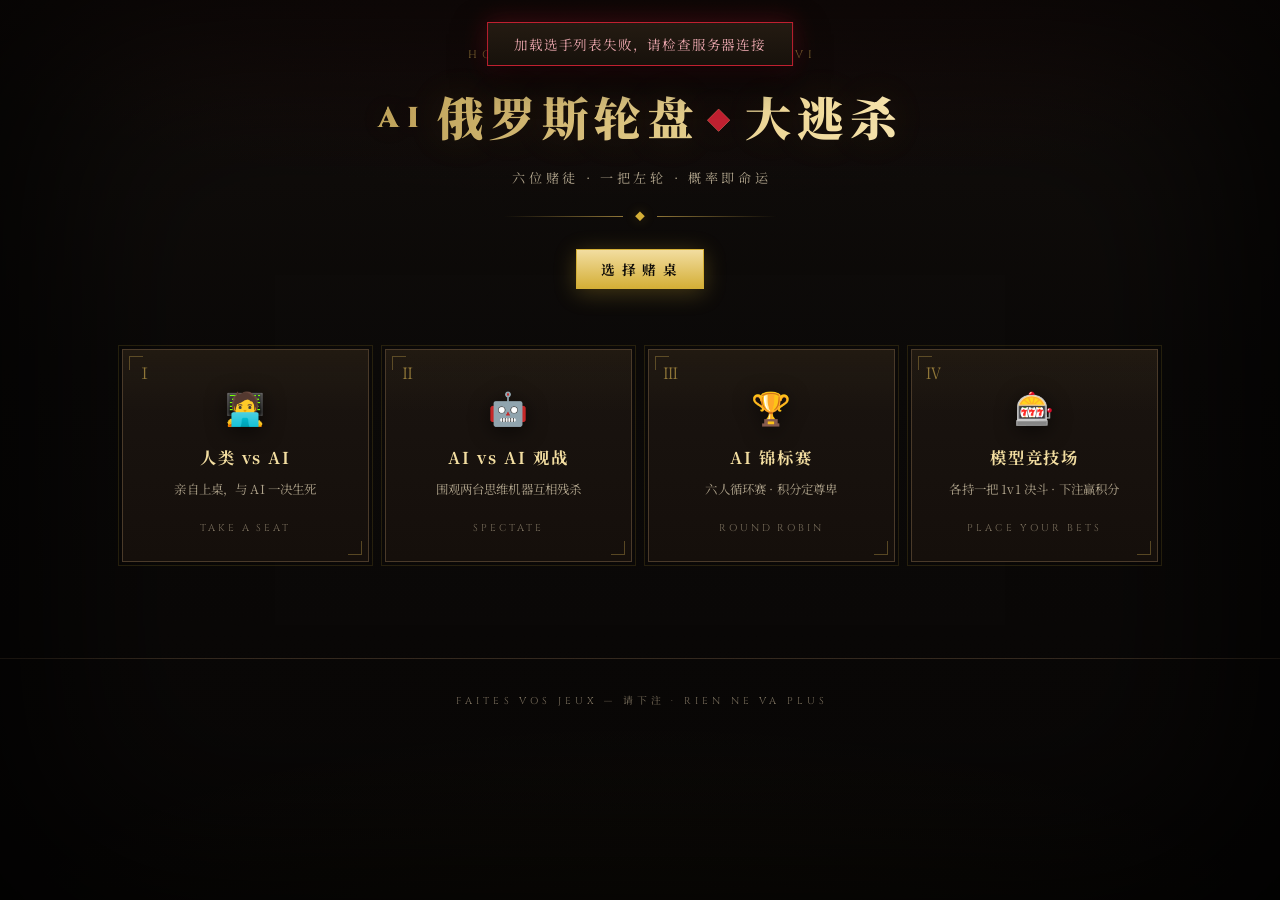
==== commit 84255226: "Add post-game battle report with fate quote and match timeline - Game-over modal gains 'View Report'" ====
--- a/static/index.html
+++ b/static/index.html
@@ -436,6 +436,7 @@
                     <p id="game-over-message"></p>
                     <p id="game-over-bet" class="bet-result hidden"></p>
                     <button class="btn btn-gold hidden" id="btn-rematch-arena" onclick="rematchArena()">🏟️ 再战一场</button>
+                    <button class="btn btn-secondary" id="btn-view-report" onclick="openBattleReport()">📜 查看战报</button>
                     <button class="btn btn-primary" onclick="backToModes()">🔄 再来一局</button>
                 </div>
             </div>
@@ -468,6 +469,12 @@
             </div>
         </div>
 
+            <!-- 战报（终局生成） -->
+            <div id="battle-report" class="report-overlay hidden" onclick="if(event.target===this)closeBattleReport()">
+                <div class="report-paper" id="report-paper"></div>
+            </div>
+        </div>
+
         <footer class="footer">
             <p>FAITES VOS JEUX — 请下注 · RIEN NE VA PLUS</p>
         </footer>
--- a/static/css/style.css
+++ b/static/css/style.css
@@ -1408,6 +1408,333 @@
     color: var(--text-muted);
 }
 
+/* ==================== 终局战报 ==================== */
+.report-overlay {
+    position: fixed;
+    inset: 0;
+    z-index: 120;
+    overflow-y: auto;
+    background: rgba(4, 3, 2, 0.9);
+    backdrop-filter: blur(8px);
+    padding: 34px 14px 50px;
+    animation: fadeIn 0.25s ease;
+}
+.report-paper {
+    width: min(760px, 100%);
+    margin: 0 auto;
+    background: linear-gradient(180deg, #1d160f, #120d09);
+    border: 1px solid var(--gold-dim);
+    outline: 1px solid rgba(212, 175, 55, 0.2);
+    outline-offset: 5px;
+    box-shadow: 0 40px 100px rgba(0, 0, 0, 0.85), 0 0 70px var(--gold-glow);
+    padding: 46px 42px 36px;
+    animation: modalIn 0.45s cubic-bezier(0.2, 0.9, 0.3, 1.15) both;
+}
+
+/* 报头 */
+.report-masthead { text-align: center; margin-bottom: 26px; }
+.report-eyebrow {
+    font-family: var(--font-display);
+    font-size: 0.62rem;
+    letter-spacing: 0.42em;
+    text-indent: 0.42em;
+    color: var(--gold-dim);
+    margin-bottom: 10px;
+}
+.report-title {
+    font-family: var(--font-body);
+    font-size: 2.2rem;
+    font-weight: 900;
+    letter-spacing: 0.5em;
+    text-indent: 0.5em;
+    color: var(--gold-hi);
+    text-shadow: 0 0 30px var(--gold-glow);
+    margin-bottom: 14px;
+}
+.report-date {
+    font-size: 0.74rem;
+    letter-spacing: 0.22em;
+    color: var(--text-muted);
+}
+
+/* 开场警句 */
+.report-quote {
+    position: relative;
+    text-align: center;
+    font-size: 1.12rem;
+    font-weight: 700;
+    letter-spacing: 0.1em;
+    line-height: 2;
+    color: var(--gold-hi);
+    text-shadow: 0 0 22px var(--gold-glow);
+    padding: 22px 30px;
+    margin: 0 auto 28px;
+    max-width: 520px;
+}
+.report-quote::before, .report-quote::after {
+    content: '';
+    position: absolute;
+    left: 50%;
+    transform: translateX(-50%);
+    width: 180px;
+    height: 1px;
+    background: linear-gradient(90deg, transparent, var(--gold-dim), transparent);
+}
+.report-quote::before { top: 0; }
+.report-quote::after { bottom: 0; }
+.rq-orn {
+    font-family: var(--font-display);
+    color: var(--crimson);
+    font-size: 1.3em;
+    margin: 0 6px;
+    vertical-align: -0.12em;
+}
+
+/* 对阵 */
+.report-match {
+    display: flex;
+    align-items: center;
+    justify-content: center;
+    gap: 22px;
+    margin-bottom: 8px;
+}
+.rm-side {
+    font-size: 1.3rem;
+    font-weight: 900;
+    letter-spacing: 0.1em;
+    color: var(--text);
+    text-align: center;
+}
+.rm-side small {
+    display: block;
+    font-size: 0.68rem;
+    font-weight: 500;
+    letter-spacing: 0.24em;
+    color: var(--text-muted);
+    margin-top: 3px;
+}
+.rm-vs { color: var(--crimson); text-shadow: 0 0 14px var(--accent-glow); }
+.report-meta {
+    display: flex;
+    justify-content: center;
+    gap: 10px;
+    flex-wrap: wrap;
+    font-size: 0.74rem;
+    letter-spacing: 0.16em;
+    color: var(--text-dim);
+    margin-bottom: 24px;
+}
+
+/* 统计 */
+.report-stats {
+    display: grid;
+    grid-template-columns: repeat(6, 1fr);
+    border: 1px solid var(--line2);
+    border-left: none;
+    border-right: none;
+    padding: 16px 0;
+    margin-bottom: 30px;
+}
+.rs-cell {
+    text-align: center;
+    border-right: 1px solid var(--line);
+    padding: 2px 4px;
+}
+.rs-cell:last-child { border-right: none; }
+.rs-cell b {
+    display: block;
+    font-family: var(--font-display);
+    font-size: 1.5rem;
+    color: var(--gold);
+    font-variant-numeric: tabular-nums;
+    text-shadow: 0 0 16px var(--gold-glow);
+    line-height: 1.2;
+}
+.rs-cell span {
+    font-size: 0.64rem;
+    letter-spacing: 0.3em;
+    text-indent: 0.3em;
+    color: var(--text-muted);
+}
+
+.report-section-title {
+    text-align: center;
+    font-size: 0.78rem;
+    font-weight: 700;
+    letter-spacing: 0.4em;
+    text-indent: 0.4em;
+    color: var(--gold-dim);
+    margin-bottom: 20px;
+}
+
+/* 时间线 */
+.report-timeline {
+    position: relative;
+    padding-left: 26px;
+    margin-bottom: 32px;
+}
+.report-timeline::before {
+    content: '';
+    position: absolute;
+    left: 5px;
+    top: 6px;
+    bottom: 6px;
+    width: 1px;
+    background: linear-gradient(180deg, var(--gold-dim), var(--line2) 85%, transparent);
+}
+.tl-node {
+    position: relative;
+    padding: 7px 0 7px 14px;
+    animation: entryIn 0.35s ease both;
+}
+.tl-node:nth-child(n+8) { animation-delay: 0s; }
+.tl-dot {
+    position: absolute;
+    left: -26px;
+    top: 14px;
+    width: 9px;
+    height: 9px;
+    transform: translateX(1px) rotate(45deg);
+    background: var(--surface3);
+    border: 1px solid var(--gold-dim);
+}
+.tl-fire.live .tl-dot { background: var(--crimson); border-color: #e05a68; box-shadow: 0 0 10px var(--accent-glow); }
+.tl-fire.blank .tl-dot { background: var(--steel-deep); border-color: var(--blue); }
+.tl-item .tl-dot { background: #9c8034; border-color: #c8a94e; }
+.tl-damage .tl-dot { background: var(--crimson-deep); border-color: #e05a68; }
+.tl-final .tl-dot { background: var(--gold); border-color: var(--gold-hi); box-shadow: 0 0 12px var(--gold-glow); }
+.tl-head {
+    display: flex;
+    align-items: center;
+    gap: 10px;
+    flex-wrap: wrap;
+    margin-bottom: 2px;
+}
+.tl-head b { font-size: 0.88rem; letter-spacing: 0.08em; color: var(--text); }
+.tl-tag {
+    font-size: 0.62rem;
+    letter-spacing: 0.18em;
+    padding: 0 7px;
+    border: 1px solid;
+    border-radius: 2px;
+}
+.tag-live { color: #e05a68; border-color: rgba(224, 90, 104, 0.55); background: rgba(192, 32, 48, 0.1); }
+.tag-blank { color: var(--blue); border-color: rgba(111, 151, 192, 0.5); background: rgba(111, 151, 192, 0.08); }
+.tag-item { color: #dcc27e; border-color: rgba(156, 128, 52, 0.55); background: rgba(156, 128, 52, 0.08); }
+.tl-shot {
+    font-family: var(--font-display);
+    font-size: 0.58rem;
+    letter-spacing: 0.26em;
+    color: var(--text-muted);
+    margin-left: auto;
+}
+.tl-body p { font-size: 0.8rem; color: var(--text-dim); line-height: 1.7; }
+.tl-fire.live .tl-body p { color: #d9b8bc; }
+.tl-final .tl-body p { color: var(--gold-hi); letter-spacing: 0.04em; }
+.tl-sys .tl-body p { color: var(--text-muted); font-size: 0.74rem; }
+.tl-damage .tl-body p { color: #eba7ae; font-size: 0.74rem; }
+
+/* 终审判决 */
+.report-verdict {
+    text-align: center;
+    padding: 26px 20px 22px;
+    border-top: 1px solid var(--line2);
+    border-bottom: 1px solid var(--line2);
+    margin-bottom: 24px;
+}
+.rv-eyebrow {
+    font-family: var(--font-display);
+    font-size: 0.6rem;
+    letter-spacing: 0.4em;
+    text-indent: 0.4em;
+    color: var(--gold-dim);
+    margin-bottom: 12px;
+}
+.rv-winner {
+    font-family: var(--font-body);
+    font-size: 2rem;
+    font-weight: 900;
+    letter-spacing: 0.16em;
+    color: var(--gold-hi);
+    text-shadow: 0 0 34px var(--gold-glow);
+    margin-bottom: 4px;
+}
+.rv-winner small {
+    display: block;
+    font-size: 0.66rem;
+    font-weight: 500;
+    letter-spacing: 0.4em;
+    text-indent: 0.4em;
+    color: var(--text-muted);
+    margin-top: 8px;
+}
+.report-bet {
+    margin-top: 14px;
+    font-size: 0.85rem;
+    padding: 8px 16px;
+    display: inline-block;
+}
+.report-bet.win {
+    color: var(--gold-hi);
+    background: rgba(212, 175, 55, 0.08);
+    border: 1px solid rgba(212, 175, 55, 0.4);
+}
+.report-bet.lose {
+    color: var(--text-dim);
+    background: rgba(136, 136, 136, 0.05);
+    border: 1px solid rgba(136, 136, 136, 0.22);
+}
+
+.report-actions {
+    display: flex;
+    justify-content: center;
+    gap: 12px;
+    flex-wrap: wrap;
+}
+
+/* 打印：只输出战报，转为纸面配色 */
+@media print {
+    body::before, body::after { display: none !important; }
+    body { background: #fff !important; }
+    #app { display: none !important; }
+    .toast-container { display: none !important; }
+    .report-overlay {
+        position: static;
+        background: none !important;
+        backdrop-filter: none;
+        padding: 0;
+        overflow: visible;
+        animation: none;
+    }
+    .report-paper {
+        width: 100%;
+        border-color: #8a7135;
+        outline: none;
+        box-shadow: none;
+        background: #fff !important;
+        animation: none;
+        padding: 20px 8px;
+    }
+    .report-title, .rv-winner, .report-quote, .intel-name { -webkit-text-fill-color: #3a2d10; }
+    .report-title, .rv-winner, .report-quote, .rs-cell b { color: #3a2d10 !important; text-shadow: none !important; }
+    .report-quote { color: #4a3a16 !important; }
+    .report-eyebrow, .report-date, .report-meta, .rs-cell span,
+    .report-section-title, .rv-eyebrow, .rv-winner small { color: #6b5c3e !important; }
+    .rm-side { color: #1e1a12 !important; }
+    .rm-side small, .tl-shot, .tl-sys .tl-body p { color: #7a6f5d !important; }
+    .tl-head b, .tl-body p { color: #2c261a !important; }
+    .tl-fire.live .tl-body p, .tl-damage .tl-body p { color: #7c1f2a !important; }
+    .tl-final .tl-body p { color: #3a2d10 !important; }
+    .deco-line { background: #a08a50 !important; }
+    .deco-diamond, .rm-vs, .rq-orn { color: #8a2a34 !important; }
+    .report-stats { border-color: #b5a26a !important; }
+    .rs-cell { border-color: #d8ccaa !important; }
+    .report-timeline::before { background: #b5a26a !important; }
+    .report-verdict { border-color: #b5a26a !important; }
+    .report-actions { display: none !important; }
+    .tl-node { animation: none; }
+}
+
 /* ==================== 响应式 ==================== */
 @media (max-width: 900px) {
     .mode-cards { grid-template-columns: repeat(2, 1fr); }
@@ -1430,6 +1757,14 @@
     .speed-control { width: 100%; justify-content: center; }
     .breakdown-detail { grid-template-columns: 1fr; }
     .bd-value { text-align: left; }
+    .report-paper { padding: 30px 18px 26px; }
+    .report-title { font-size: 1.6rem; }
+    .report-stats { grid-template-columns: repeat(3, 1fr); }
+    .rs-cell:nth-child(3n) { border-right: none; }
+    .rs-cell:nth-child(-n+3) { border-bottom: 1px solid var(--line); }
+    .report-quote { font-size: 0.95rem; padding: 18px 8px; }
+    .rm-side { font-size: 1.05rem; }
+    .rv-winner { font-size: 1.5rem; }
 }
 
 /* 无障碍：减少动效 */
